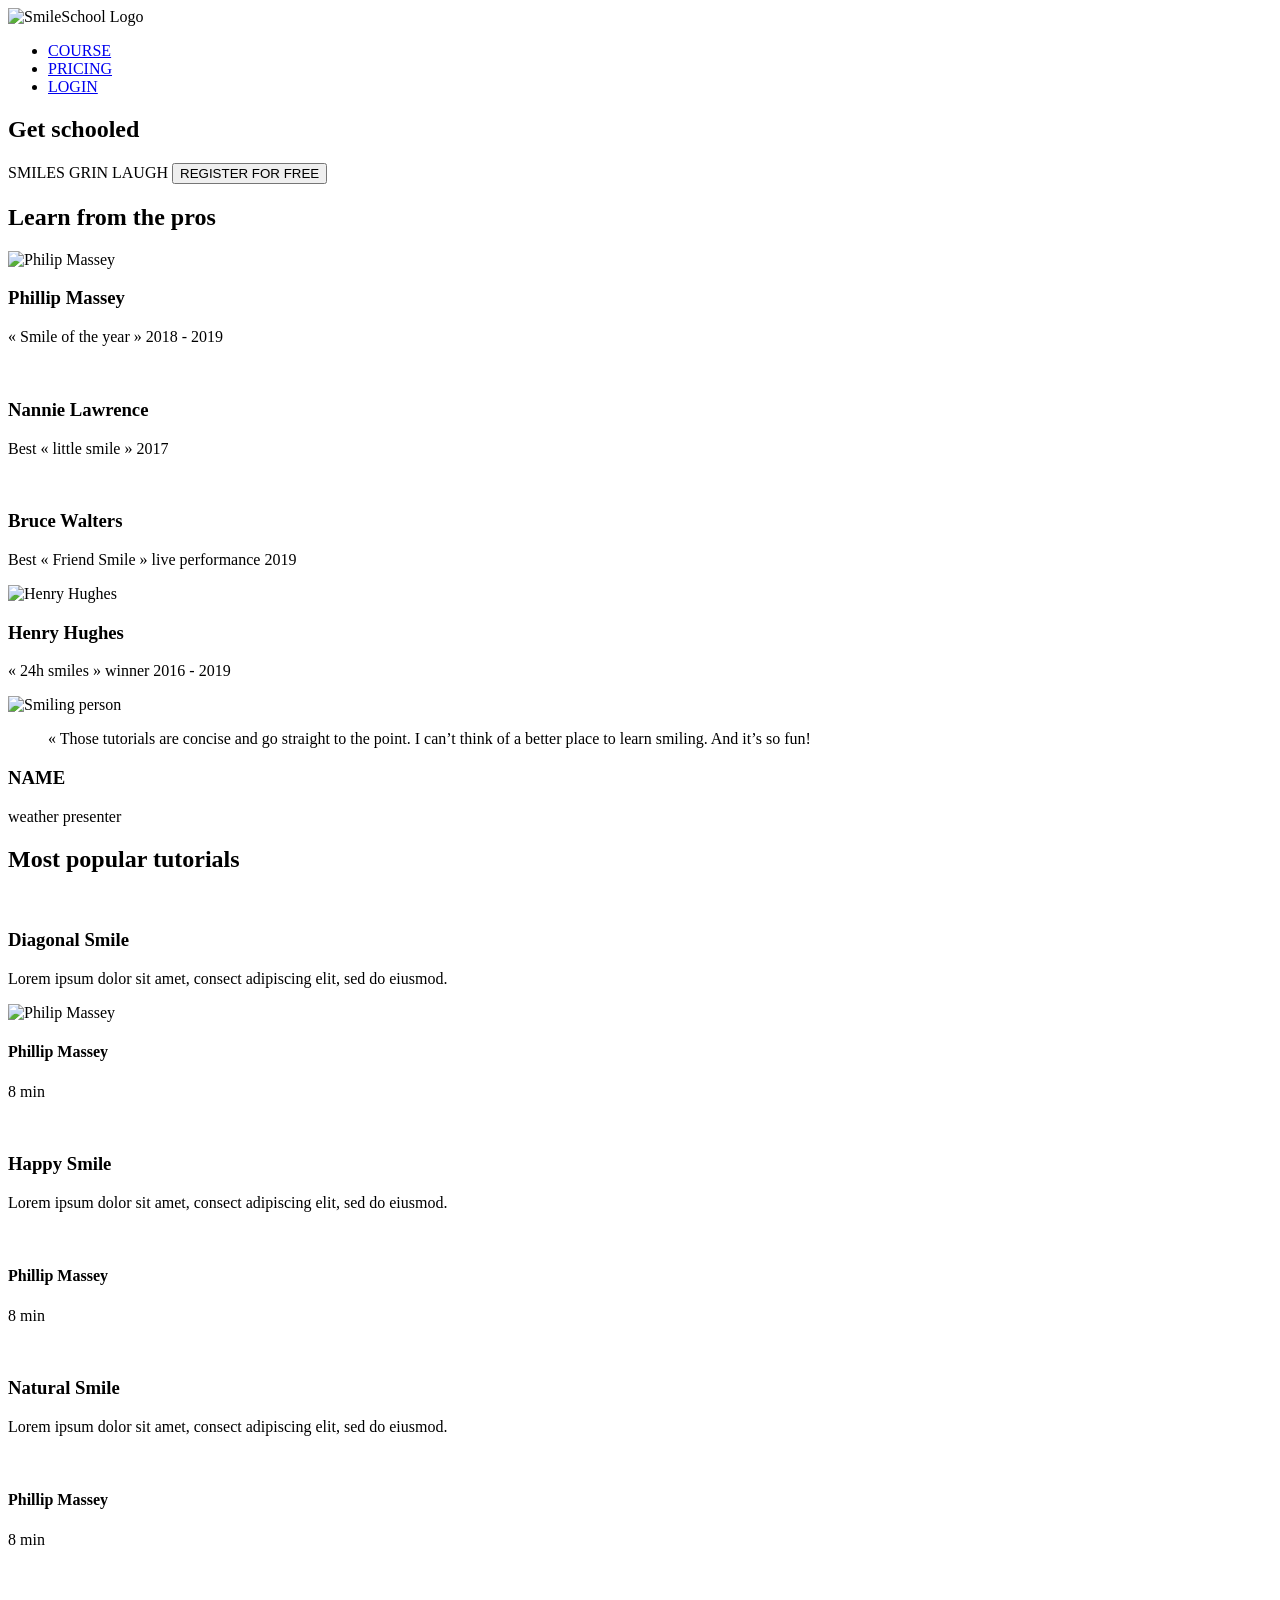
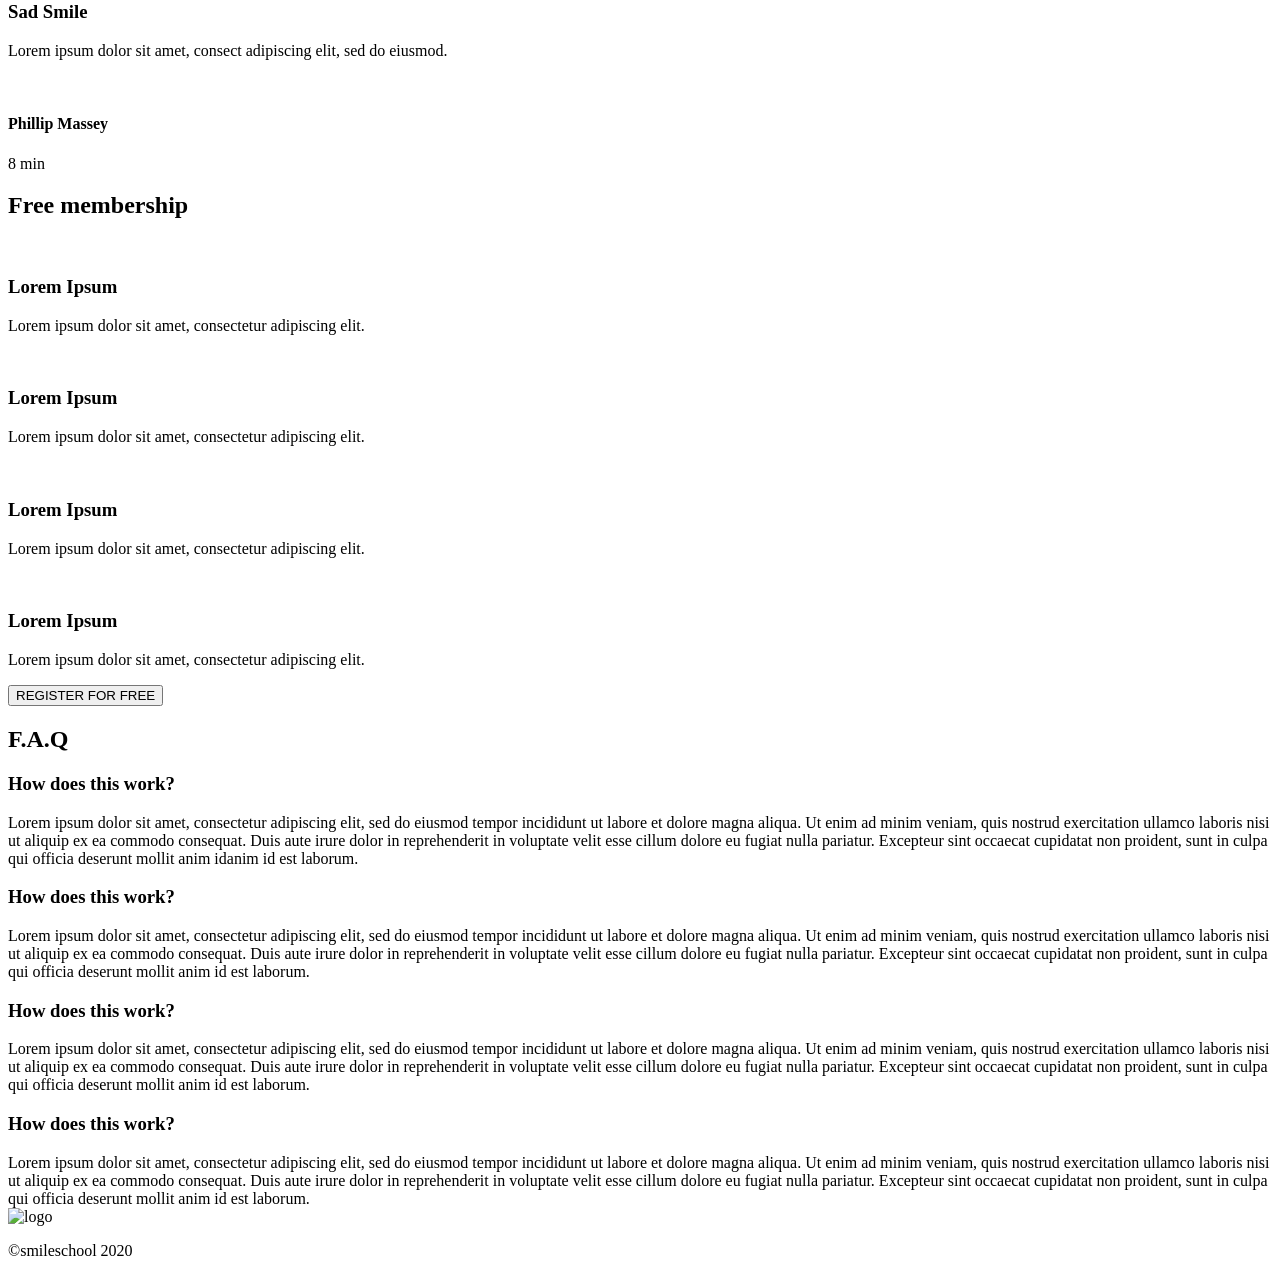
==== css_advanced/index.html @ c00ede8e "Add updated index.html with images and README" ====
<!DOCTYPE html>
<html lang="en">
<head>
    <meta charset="UTF-8">
    <meta name="viewport" content="width=device-width, initial-scale=1.0">
    <script src="https://kit.fontawesome.com/4a2b055604.js" crossorigin="anonymous"></script>
    <title>Smile school</title>
</head>
<body>
    <header>
        <nav>
            <img src="images/logo.png" alt="SmileSchool Logo">
          
            <ul>
                <li><a href="#">COURSE</a></li>
                <li><a href="#">PRICING</a></li>
                <li><a href="#">LOGIN</a></li>
            </ul>
        </nav>
        
    </header>
    <main>
        <section>
            <div>
                <h1>Get schooled</h1>
                <span>SMILES</span>
                <span>GRIN</span>
                <span>LAUGH</span>
                <button>REGISTER FOR FREE</button>
            </div>
            <div>
                <h2>Learn from the pros</h2>
                <div>
                    <div>
                        <img src="images/1.png" alt="Philip Massey">
                        <h3>Phillip Massey</h3>
                        <p>« Smile of the year » 2018 - 2019</p>
                    </div>
                    <div>
                        <img src="./images/6.png" alt="">
                        <h3>Nannie Lawrence</h3>
                        <p>Best « little smile » 2017</p>
                    </div>
                    <div>
                        <img src="./images/7.png" alt="">
                        <h3>Bruce Walters</h3>
                        <p>Best « Friend Smile » live performance 2019</p>
                    </div>
                    <div>
                        <img src="images/8.png" alt="Henry Hughes">
                        <h3>Henry Hughes</h3>
                        <p>« 24h smiles » winner 2016 - 2019</p>
                    </div>
                </div>
            </div>
        </section>
        <section>
            <div>
                <img src="./images/Bitmap.png" alt="Smiling person">
            </div>
            <div>
                <blockquote>« Those tutorials are concise and go straight to the point. I can’t think of a better place to learn smiling. And it’s so fun!</blockquote>
                <h3>NAME</h3>
                <P>weather presenter</P>
            </div>
        </section>
        <section>
            <h2>Most popular tutorials</h2>
            <div>
                <img src="./images/Bitmap (1).png" alt="">
                <h3>Diagonal Smile</h3>
                <p>Lorem ipsum dolor sit amet, consect adipiscing elit, sed do eiusmod.</p>
                <div>
                    <img src="images/1.png" alt="Philip Massey">
                    <h4>Phillip Massey</h4>
                </div>
                <div>
                    <div><i class="fa-solid fa-star"></i></div>
                    <div><i class="fa-solid fa-star"></i></div>
                    <div><i class="fa-solid fa-star"></i></div>
                    <div><i class="fa-solid fa-star"></i></div>
                    <div><i class="fa-solid fa-star"></i></div>
                </div>
                <p>8 min</p>
            </div>
            <div>
                <img src="./images/Bitmap (4).png" alt="">
                <h3>Happy Smile</h3>
                <p>Lorem ipsum dolor sit amet, consect adipiscing elit, sed do eiusmod.</p>
                <div>
                    <img src="./images/1 (3).png" alt="">
                    <h4>Phillip Massey</h4>
                </div>
                <div>
                    <div><i class="fa-solid fa-star"></i></div>
                    <div><i class="fa-solid fa-star"></i></div>
                    <div><i class="fa-solid fa-star"></i></div>
                    <div><i class="fa-solid fa-star"></i></div>
                    <div><i class="fa-solid fa-star"></i></div>
                </div>
                <p>8 min</p>
            </div>
            <div>
                <img src="./images/Bitmap (3).png" alt="">
                <h3>Natural Smile</h3>
                <p>Lorem ipsum dolor sit amet, consect adipiscing elit, sed do eiusmod.</p>
                <div>
                    <img src="./images/1 (3).png" alt="">
                    <h4>Phillip Massey</h4>
                </div>
                <div>
                    <div><i class="fa-solid fa-star"></i></div>
                    <div><i class="fa-solid fa-star"></i></div>
                    <div><i class="fa-solid fa-star"></i></div>
                    <div><i class="fa-solid fa-star"></i></div>
                    <div><i class="fa-solid fa-star"></i></div>
                </div>
                <p>8 min</p>
            </div>
            <div>
                <img src="./images/Bitmap (2).png" alt="">
                <h3>Sad Smile</h3>
                <p>Lorem ipsum dolor sit amet, consect adipiscing elit, sed do eiusmod.</p>
                <div>
                    <img src="./images/1 (3).png" alt="">
                    <h4>Phillip Massey</h4>
                </div>
                <div>
                    <div><i class="fa-solid fa-star"></i></div>
                    <div><i class="fa-solid fa-star"></i></div>
                    <div><i class="fa-solid fa-star"></i></div>
                    <div><i class="fa-solid fa-star"></i></div>
                    <div><i class="fa-solid fa-star"></i></div>
                </div>
                <p>8 min</p>
            </div>
        </section>
        <section>
            <h2>Free membership</h2>
            <div>
                <img src="./images/smile.svg" alt="">
                <h3>Lorem Ipsum</h3>
                <p>Lorem ipsum dolor sit amet, consectetur adipiscing elit.</p>
            </div>
            <div>
                <img src="./images/smile.svg" alt="">
                <h3>Lorem Ipsum</h3>
                <p>Lorem ipsum dolor sit amet, consectetur adipiscing elit.</p>
            </div>
            <div>
                <img src="./images/smile.svg" alt="">
                <h3>Lorem Ipsum</h3>
                <p>Lorem ipsum dolor sit amet, consectetur adipiscing elit.</p>
            </div>
            <div>
                <img src="./images/smile.svg" alt="">
                <h3>Lorem Ipsum</h3>
                <p>Lorem ipsum dolor sit amet, consectetur adipiscing elit.</p>
            </div>
            <button>REGISTER FOR FREE</button>
        </section>
        <section>
            <h2>F.A.Q</h2>
            <div>
                <div>
                    <div>
                        <h3>How does this work?</h3>
                    </div>
                    <div>
                        Lorem ipsum dolor sit amet, consectetur adipiscing elit, sed do eiusmod tempor incididunt ut labore et dolore magna aliqua. Ut enim ad minim veniam, quis nostrud exercitation ullamco laboris nisi ut aliquip ex ea commodo consequat. Duis aute irure dolor in reprehenderit in voluptate velit esse cillum dolore eu fugiat nulla pariatur. Excepteur sint occaecat cupidatat non proident, sunt in culpa qui officia deserunt mollit anim idanim id est laborum.
                    </div>

                    <div>
                        <h3>How does this work?</h3>
                    </div>
                    <div>
                        Lorem ipsum dolor sit amet, consectetur adipiscing elit, sed do eiusmod tempor incididunt ut labore et dolore magna aliqua. Ut enim ad minim veniam, quis nostrud exercitation ullamco laboris nisi ut aliquip ex ea commodo consequat. Duis aute irure dolor in reprehenderit in voluptate velit esse cillum dolore eu fugiat nulla pariatur. Excepteur sint occaecat cupidatat non proident, sunt in culpa qui officia deserunt mollit anim id est laborum.
                    </div>
                </div>
                <div>
                    <div>
                        <h3>How does this work?</h3>
                    </div>
                    <div>
                        Lorem ipsum dolor sit amet, consectetur adipiscing elit, sed do eiusmod tempor incididunt ut labore et dolore magna aliqua. Ut enim ad minim veniam, quis nostrud exercitation ullamco laboris nisi ut aliquip ex ea commodo consequat. Duis aute irure dolor in reprehenderit in voluptate velit esse cillum dolore eu fugiat nulla pariatur. Excepteur sint occaecat cupidatat non proident, sunt in culpa qui officia deserunt mollit anim id est laborum.
                    </div>
                    <div>
                        <h3>How does this work?</h3>
                    </div>
                    <div>
                        Lorem ipsum dolor sit amet, consectetur adipiscing elit, sed do eiusmod tempor incididunt ut labore et dolore magna aliqua. Ut enim ad minim veniam, quis nostrud exercitation ullamco laboris nisi ut aliquip ex ea commodo consequat. Duis aute irure dolor in reprehenderit in voluptate velit esse cillum dolore eu fugiat nulla pariatur. Excepteur sint occaecat cupidatat non proident, sunt in culpa qui officia deserunt mollit anim id est laborum.
                    </div>
                </div>
            </div>
        </section>
    </main>
    <footer>
        <section>
            <div>
                <img src="https://fakeimg.pl/250x250?text=Sample+Logo" alt="logo">
                <div>
                    <i class="fa-brands fa-facebook"></i>
                    <i class="fa-brands fa-twitter"></i>
                    <i class="fa-brands fa-instagram"></i>
                </div>
            </div>
            <p>©smileschool 2020</p>
        </section>
    </footer>
</body>
</html>
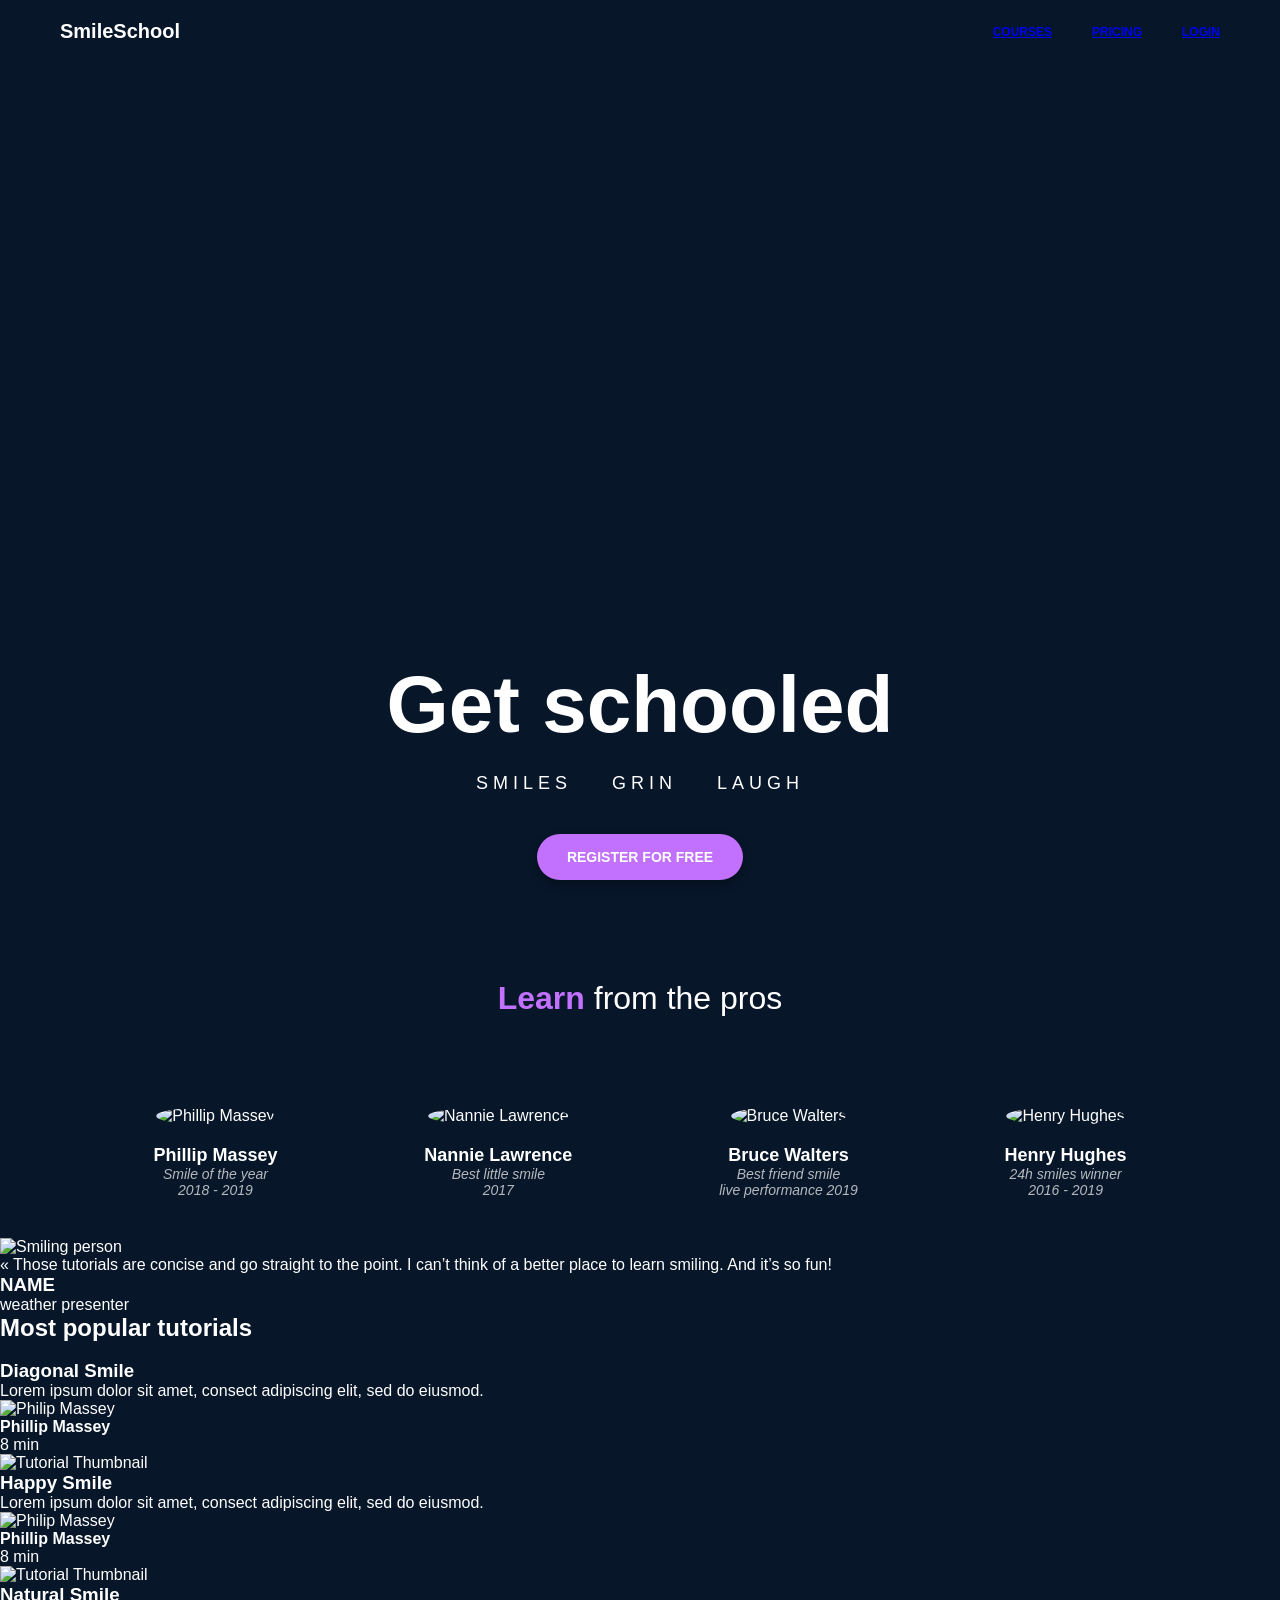
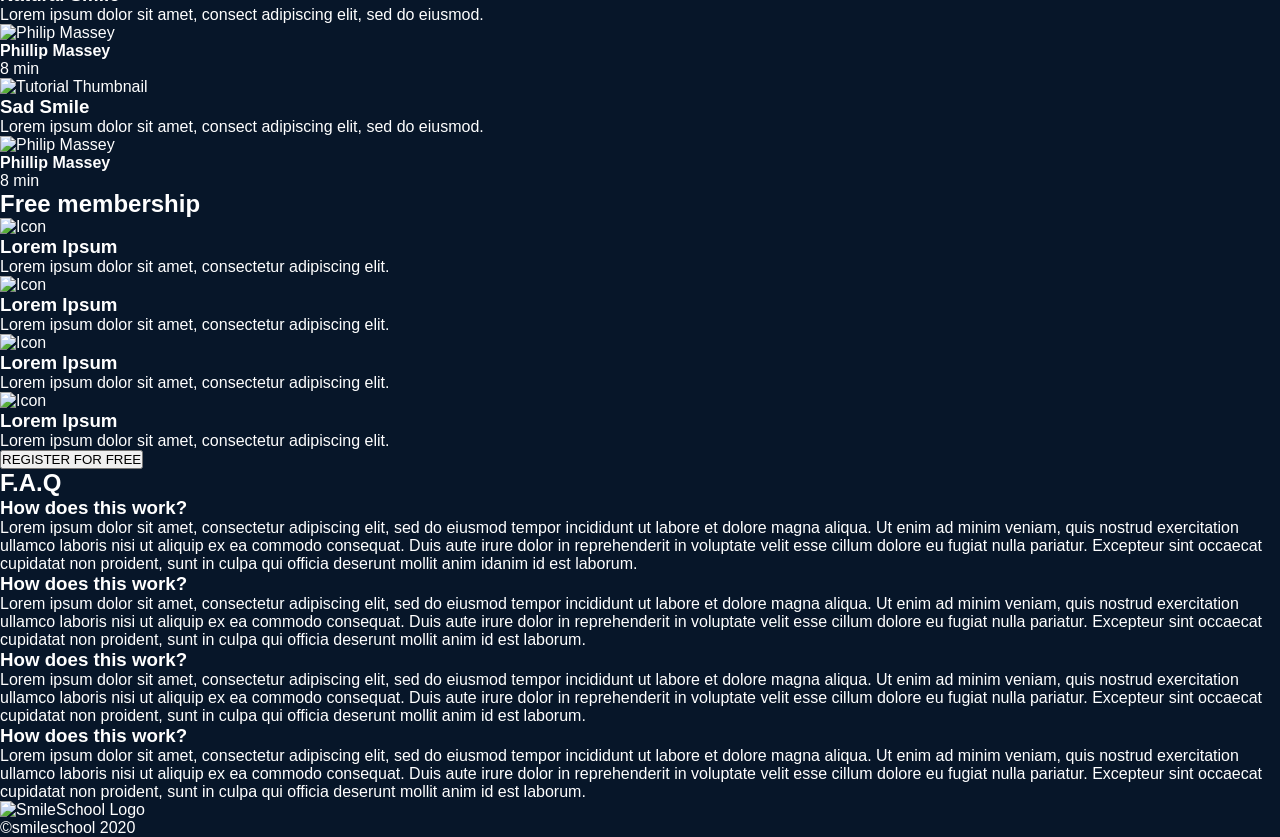
==== commit b725f86c: "Add header and hero section with styling" ====
--- a/css_advanced/index.html
+++ b/css_advanced/index.html
@@ -3,53 +3,53 @@
 <head>
     <meta charset="UTF-8">
     <meta name="viewport" content="width=device-width, initial-scale=1.0">
-    <script src="https://kit.fontawesome.com/4a2b055604.js" crossorigin="anonymous"></script>
     <title>Smile school</title>
+    <link rel="stylesheet" href="styles.css">
 </head>
+
 <body>
-    <header>
+    <!-- Header Section -->
+      <header>
         <nav>
-            <img src="images/logo.png" alt="SmileSchool Logo">
+            <div class="logo">SmileSchool</div>
           
             <ul>
-                <li><a href="#">COURSE</a></li>
+                <li><a href="#">COURSES</a></li>
                 <li><a href="#">PRICING</a></li>
                 <li><a href="#">LOGIN</a></li>
             </ul>
         </nav>
         
+        <div class="hero">
+          <h1>Get schooled</h1>
+          <p>SMILES &nbsp;&nbsp; GRIN &nbsp;&nbsp; LAUGH</p>
+          <button class="cta-btn">REGISTER FOR FREE</button>
+    </div>
     </header>
-    <main>
-        <section>
-            <div>
-                <h1>Get schooled</h1>
-                <span>SMILES</span>
-                <span>GRIN</span>
-                <span>LAUGH</span>
-                <button>REGISTER FOR FREE</button>
-            </div>
-            <div>
-                <h2>Learn from the pros</h2>
-                <div>
-                    <div>
-                        <img src="images/1.png" alt="Philip Massey">
-                        <h3>Phillip Massey</h3>
-                        <p>« Smile of the year » 2018 - 2019</p>
-                    </div>
-                    <div>
-                        <img src="./images/6.png" alt="">
-                        <h3>Nannie Lawrence</h3>
-                        <p>Best « little smile » 2017</p>
-                    </div>
-                    <div>
-                        <img src="./images/7.png" alt="">
-                        <h3>Bruce Walters</h3>
-                        <p>Best « Friend Smile » live performance 2019</p>
-                    </div>
-                    <div>
-                        <img src="images/8.png" alt="Henry Hughes">
-                        <h3>Henry Hughes</h3>
-                        <p>« 24h smiles » winner 2016 - 2019</p>
+    
+    <!-- Learn from the pros Section -->
+    <section class="learn-section">
+      <h2><span>Learn</span> from the pros</h2>
+      <div class="pros">
+      <div class="pro">
+        <img src="images/1.png" alt="Phillip Massey">
+        <h3>Phillip Massey</h3>
+        <p>Smile of the year<br>2018 - 2019</p>
+      </div>
+      <div class="pro">
+        <img src="images/2.png" alt="Nannie Lawrence">
+        <h3>Nannie Lawrence</h3>
+        <p>Best little smile<br>2017</p>
+      </div>
+      <div class="pro">
+        <img src="images/3.png" alt="Bruce Walters">
+        <h3>Bruce Walters</h3>
+        <p>Best friend smile<br>live performance 2019</p>
+      </div>
+      <div class="pro">
+        <img src="images/4.png" alt="Henry Hughes">
+        <h3>Henry Hughes</h3>
+        <p>24h smiles winner<br>2016 - 2019</p>
                     </div>
                 </div>
             </div>
@@ -84,45 +84,45 @@
                 <p>8 min</p>
             </div>
             <div>
-                <img src="./images/Bitmap (4).png" alt="">
+                <img src="./images/Bitmap (4).png" alt="Tutorial Thumbnail">
                 <h3>Happy Smile</h3>
                 <p>Lorem ipsum dolor sit amet, consect adipiscing elit, sed do eiusmod.</p>
                 <div>
-                    <img src="./images/1 (3).png" alt="">
-                    <h4>Phillip Massey</h4>
-                </div>
-                <div>
-                    <div><i class="fa-solid fa-star"></i></div>
-                    <div><i class="fa-solid fa-star"></i></div>
-                    <div><i class="fa-solid fa-star"></i></div>
-                    <div><i class="fa-solid fa-star"></i></div>
-                    <div><i class="fa-solid fa-star"></i></div>
-                </div>
-                <p>8 min</p>
-            </div>
-            <div>
-                <img src="./images/Bitmap (3).png" alt="">
+                    <img src="images/1.png" alt="Philip Massey">
+                    <h4>Phillip Massey</h4>
+                </div>
+                <div>
+                    <div><i class="fa-solid fa-star"></i></div>
+                    <div><i class="fa-solid fa-star"></i></div>
+                    <div><i class="fa-solid fa-star"></i></div>
+                    <div><i class="fa-solid fa-star"></i></div>
+                    <div><i class="fa-solid fa-star"></i></div>
+                </div>
+                <p>8 min</p>
+            </div>
+            <div>
+                <img src="./images/Bitmap (3).png" alt="Tutorial Thumbnail">
                 <h3>Natural Smile</h3>
                 <p>Lorem ipsum dolor sit amet, consect adipiscing elit, sed do eiusmod.</p>
                 <div>
-                    <img src="./images/1 (3).png" alt="">
-                    <h4>Phillip Massey</h4>
-                </div>
-                <div>
-                    <div><i class="fa-solid fa-star"></i></div>
-                    <div><i class="fa-solid fa-star"></i></div>
-                    <div><i class="fa-solid fa-star"></i></div>
-                    <div><i class="fa-solid fa-star"></i></div>
-                    <div><i class="fa-solid fa-star"></i></div>
-                </div>
-                <p>8 min</p>
-            </div>
-            <div>
-                <img src="./images/Bitmap (2).png" alt="">
+                    <img src="images/1.png" alt="Philip Massey">
+                    <h4>Phillip Massey</h4>
+                </div>
+                <div>
+                    <div><i class="fa-solid fa-star"></i></div>
+                    <div><i class="fa-solid fa-star"></i></div>
+                    <div><i class="fa-solid fa-star"></i></div>
+                    <div><i class="fa-solid fa-star"></i></div>
+                    <div><i class="fa-solid fa-star"></i></div>
+                </div>
+                <p>8 min</p>
+            </div>
+            <div>
+                <img src="./images/Bitmap (2).png" alt="Tutorial Thumbnail">
                 <h3>Sad Smile</h3>
                 <p>Lorem ipsum dolor sit amet, consect adipiscing elit, sed do eiusmod.</p>
                 <div>
-                    <img src="./images/1 (3).png" alt="">
+                    <img src="images/1.png" alt="Philip Massey">
                     <h4>Phillip Massey</h4>
                 </div>
                 <div>
@@ -138,22 +138,22 @@
         <section>
             <h2>Free membership</h2>
             <div>
-                <img src="./images/smile.svg" alt="">
-                <h3>Lorem Ipsum</h3>
-                <p>Lorem ipsum dolor sit amet, consectetur adipiscing elit.</p>
-            </div>
-            <div>
-                <img src="./images/smile.svg" alt="">
-                <h3>Lorem Ipsum</h3>
-                <p>Lorem ipsum dolor sit amet, consectetur adipiscing elit.</p>
-            </div>
-            <div>
-                <img src="./images/smile.svg" alt="">
-                <h3>Lorem Ipsum</h3>
-                <p>Lorem ipsum dolor sit amet, consectetur adipiscing elit.</p>
-            </div>
-            <div>
-                <img src="./images/smile.svg" alt="">
+                <img src="./images/smile.svg" alt="Icon">
+                <h3>Lorem Ipsum</h3>
+                <p>Lorem ipsum dolor sit amet, consectetur adipiscing elit.</p>
+            </div>
+            <div>
+                <img src="images/smile.svg" alt="Icon">
+                <h3>Lorem Ipsum</h3>
+                <p>Lorem ipsum dolor sit amet, consectetur adipiscing elit.</p>
+            </div>
+            <div>
+                <img src="images/smile.svg" alt="Icon">
+                <h3>Lorem Ipsum</h3>
+                <p>Lorem ipsum dolor sit amet, consectetur adipiscing elit.</p>
+            </div>
+            <div>
+                <img src="images/smile.svg" alt="Icon">
                 <h3>Lorem Ipsum</h3>
                 <p>Lorem ipsum dolor sit amet, consectetur adipiscing elit.</p>
             </div>
@@ -197,7 +197,7 @@
     <footer>
         <section>
             <div>
-                <img src="https://fakeimg.pl/250x250?text=Sample+Logo" alt="logo">
+                <img src="images/logo.png" alt="SmileSchool Logo">
                 <div>
                     <i class="fa-brands fa-facebook"></i>
                     <i class="fa-brands fa-twitter"></i>
--- a/css_advanced/styles.css
+++ b/css_advanced/styles.css
@@ -0,0 +1,125 @@
+/* Global Reset and Base */
+* {
+  margin: 0;
+  padding: 0;
+  box-sizing: border-box;
+}
+
+body {
+  font-family: 'Helvetica Neue', sans-serif;
+  color: white;
+  background-color: #071629;
+}
+
+/* Header */
+header {
+  background: url('images/object.png') no-repeat center center/cover;
+  height: 100vh;
+  display: flex;
+  flex-direction: column;
+  justify-content: space-between;
+  padding: 20px 60px;
+  position: relative;
+}
+
+header nav {
+  display: flex;
+  justify-content: space-between;
+  align-items: center;
+}
+
+header nav .logo {
+  font-size: 20px;
+  font-weight: bold;
+  color: white;
+}
+
+header nav ul {
+  display: flex;
+  gap: 40px;
+  list-style: none;
+}
+
+header nav ul li {
+  color: white;
+  font-size: 12px;
+  font-weight: 600;
+}
+
+/* Hero Section */
+.hero {
+  text-align: center;
+  margin-top: 80px;
+}
+
+.hero h1 {
+  font-size: 80px;
+  font-weight: bold;
+  line-height: 1.2;
+}
+
+.hero p {
+  font-size: 18px;
+  margin-top: 20px;
+  letter-spacing: 5px;
+}
+
+.hero .cta-btn {
+  margin-top: 40px;
+  padding: 15px 30px;
+  font-size: 14px;
+  font-weight: bold;
+  color: white;
+  background: #C271FF;
+  border: none;
+  border-radius: 25px;
+  box-shadow: 0 5px 10px rgba(0,0,0,0.3);
+  cursor: pointer;
+}
+
+/* Learn from the pros */
+.learn-section {
+  text-align: center;
+  margin-top: 80px;
+}
+
+.learn-section h2 {
+  font-size: 32px;
+  font-weight: 300;
+}
+
+.learn-section h2 span {
+  color: #C271FF;
+  font-weight: 600;
+}
+
+/* Pros Section */
+.pros {
+  display: flex;
+  justify-content: space-around;
+  margin-top: 50px;
+  padding: 40px 80px;
+}
+
+.pro {
+  text-align: center;
+}
+
+.pro img {
+  width: 150px;
+  height: 150px;
+  object-fit: cover;
+  border-radius: 50%;
+  margin-bottom: 20px;
+}
+
+.pro h3 {
+  font-size: 18px;
+  font-weight: 600;
+}
+
+.pro p {
+  font-size: 14px;
+  font-style: italic;
+  color: #ffffffb3;
+}
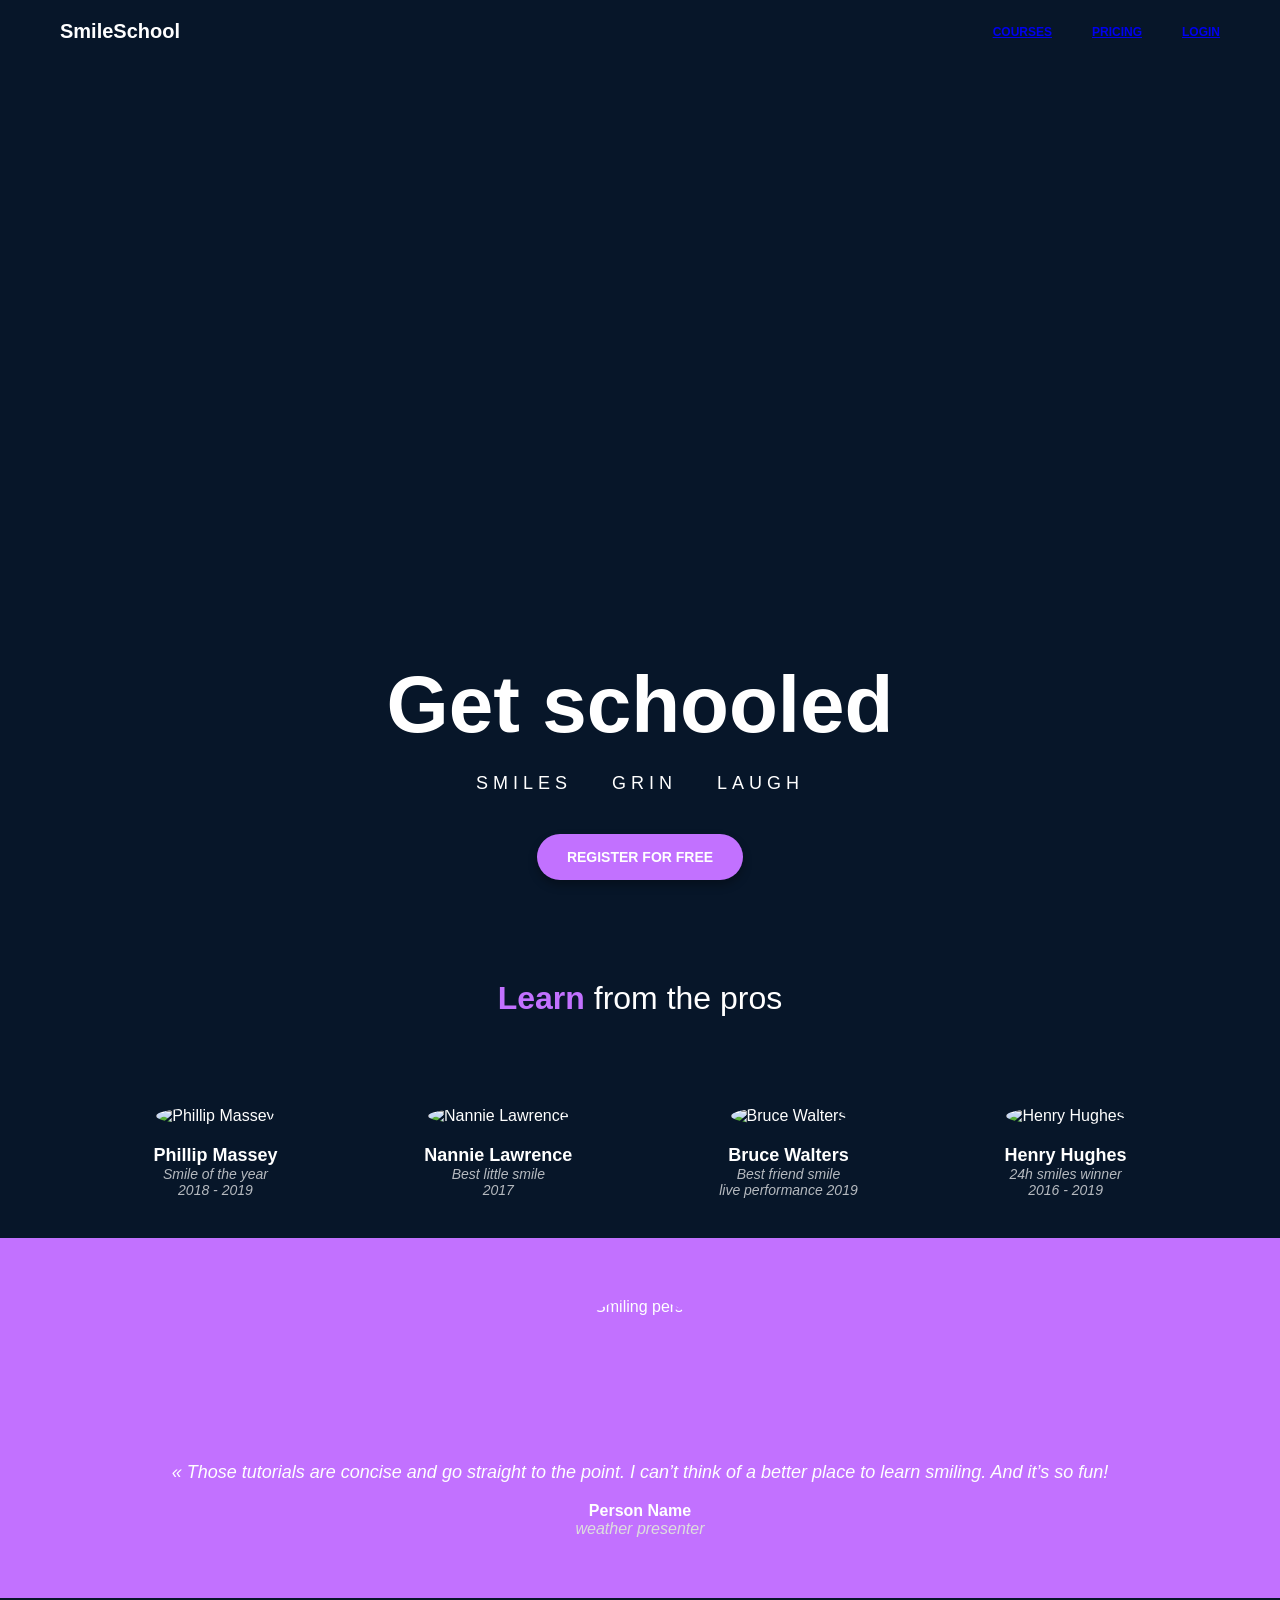
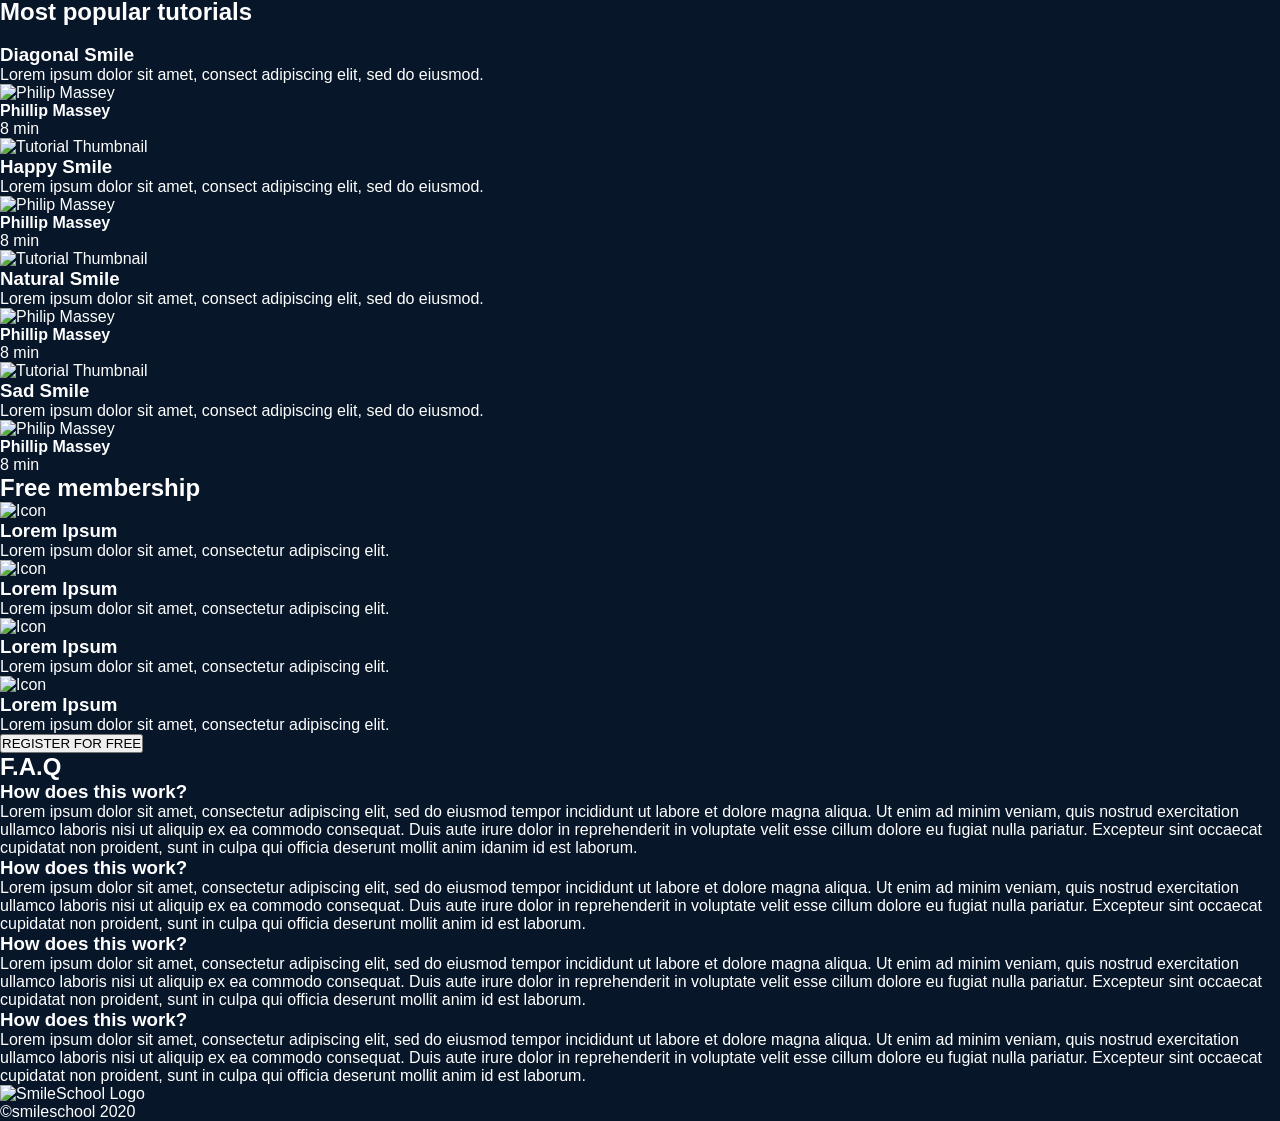
==== commit c2dffaf3: "Add styling and HTML structure for quote section" ====
--- a/css_advanced/index.html
+++ b/css_advanced/index.html
@@ -54,15 +54,16 @@
                 </div>
             </div>
         </section>
-        <section>
-            <div>
-                <img src="./images/Bitmap.png" alt="Smiling person">
+        <section class="quote-section">
+          <div class="quote-content">
+            <img src="images/5.png" alt="Smiling person">
             </div>
             <div>
                 <blockquote>« Those tutorials are concise and go straight to the point. I can’t think of a better place to learn smiling. And it’s so fun!</blockquote>
-                <h3>NAME</h3>
-                <P>weather presenter</P>
-            </div>
+                <p class="author">Person Name</p>
+                <p class="role">weather presenter</p>
+            </div>
+          </div>
         </section>
         <section>
             <h2>Most popular tutorials</h2>
--- a/css_advanced/styles.css
+++ b/css_advanced/styles.css
@@ -123,3 +123,49 @@
   font-style: italic;
   color: #ffffffb3;
 }
+
+/* Quote Section */
+.quote-section {
+  background-color: #C271FF; /* Light purple background */
+  padding: 60px 20px;
+  text-align: center;
+  color: white;
+}
+
+.quote-section .quote-content {
+  max-width: 800px;
+  margin: 0 auto;
+  display: flex;
+  align-items: center;
+  gap: 30px;
+  justify-content: center;
+  flex-wrap: wrap;
+}
+
+.quote-section img {
+  width: 160px;
+  height: 160px;
+  border-radius: 50%;
+  object-fit: cover;
+}
+
+.quote-section blockquote {
+  font-size: 18px;
+  line-height: 1.6;
+  font-style: italic;
+  margin: 0;
+}
+
+.quote-section .author {
+  font-weight: bold;
+  margin-top: 15px;
+}
+
+.quote-section .role {
+  font-style: italic;
+  color: #ddd;
+}
+
+
+
+
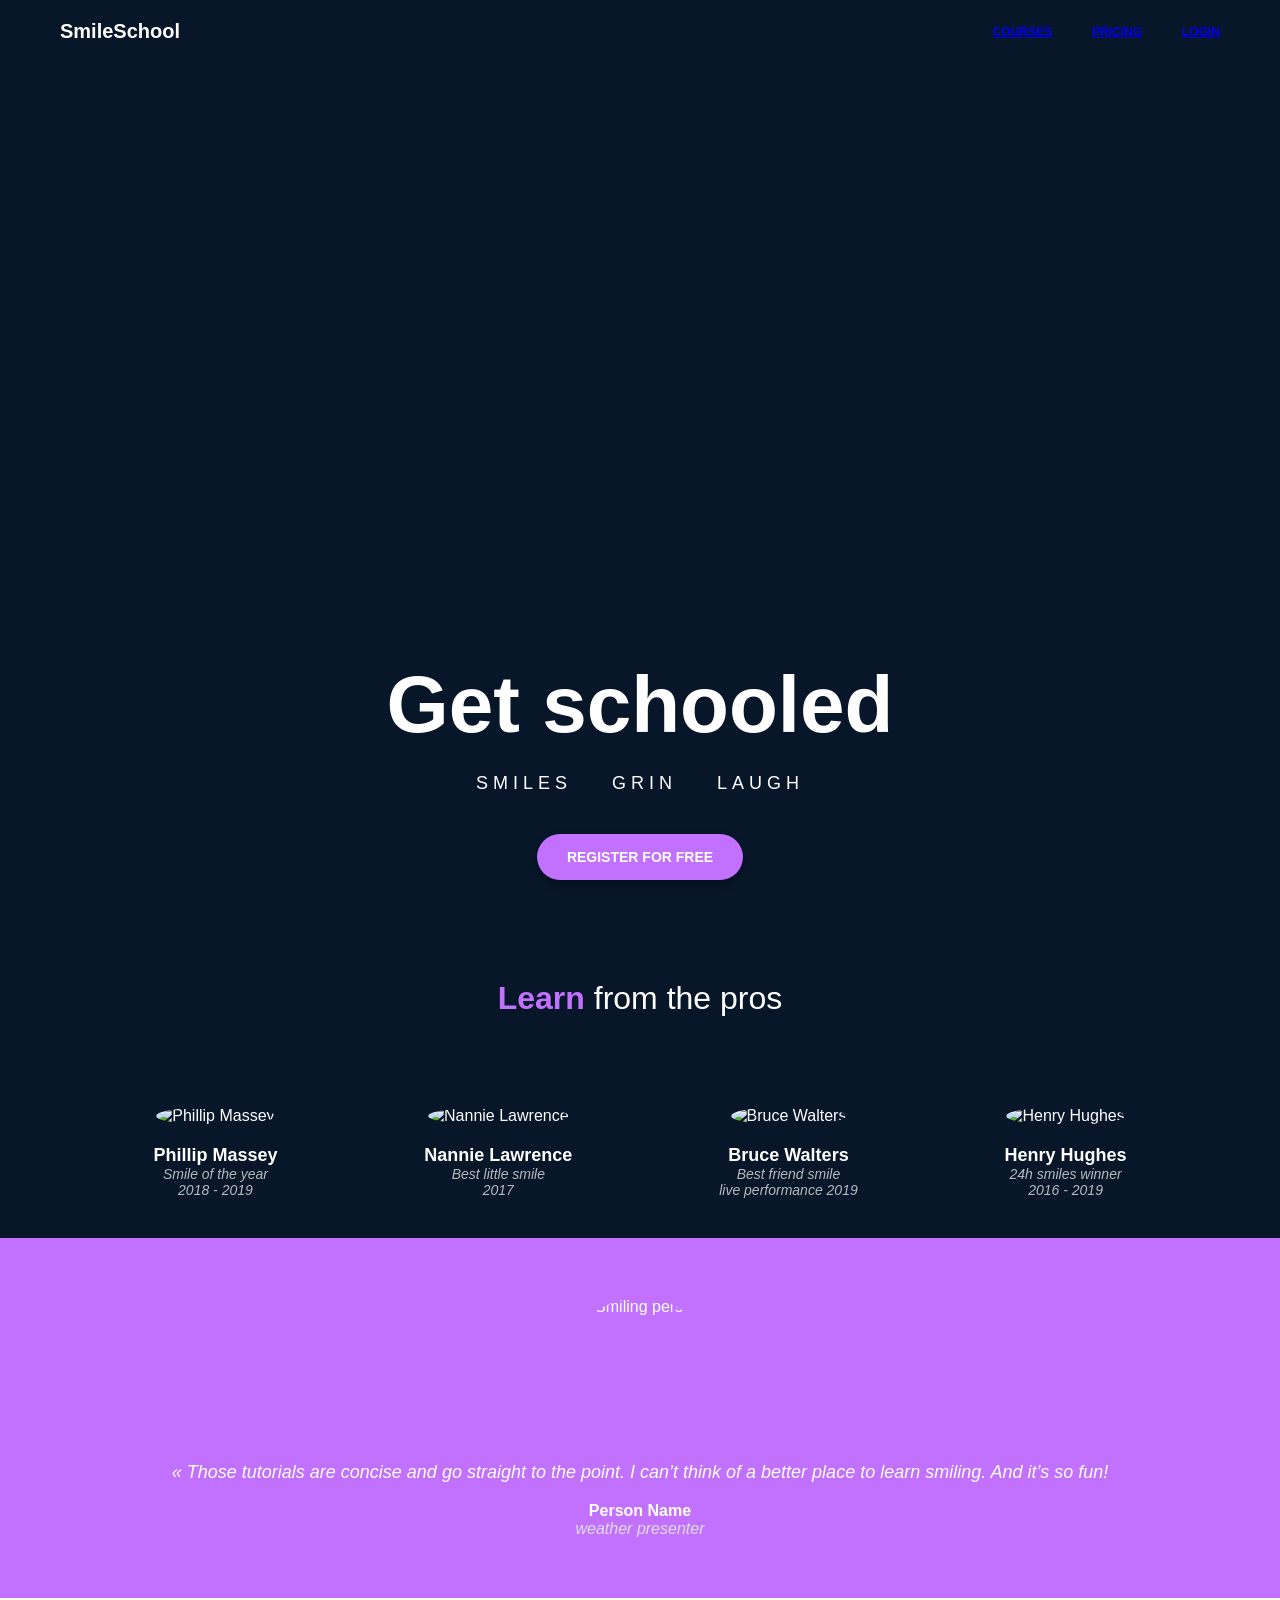
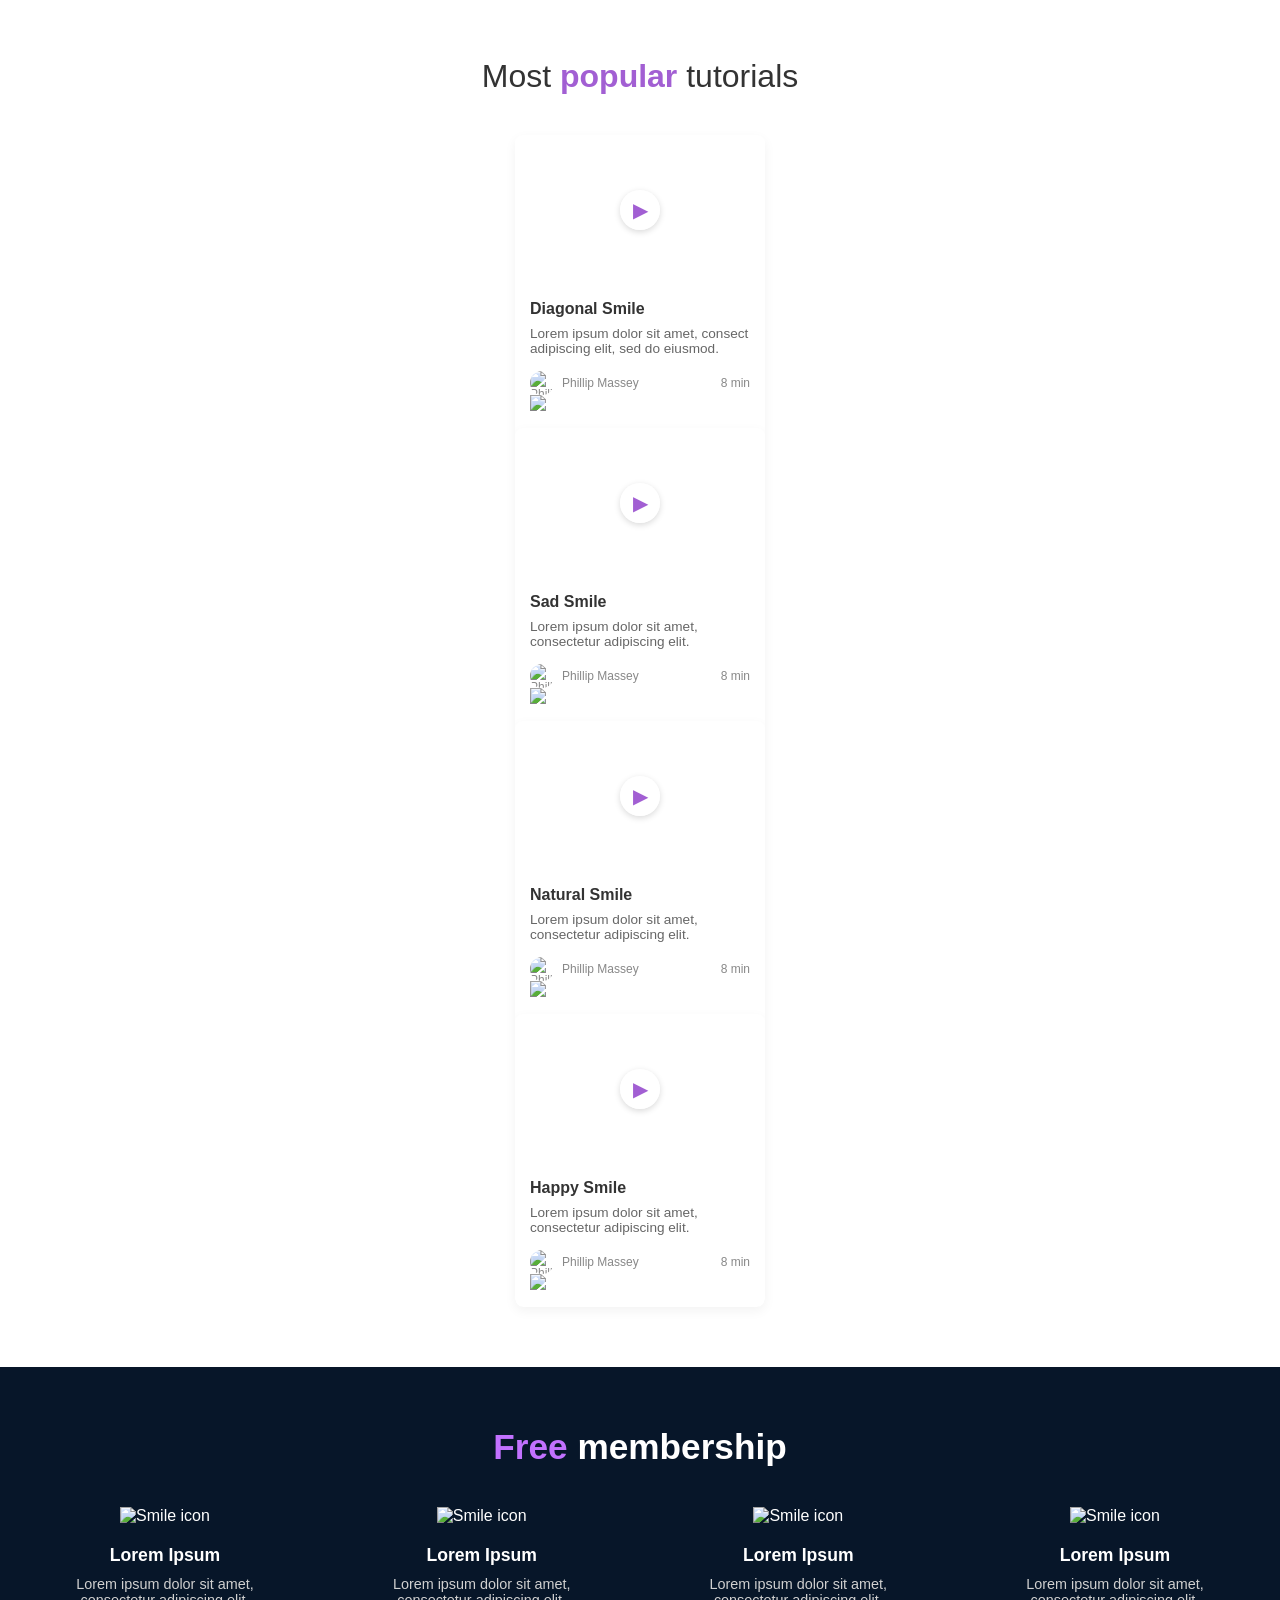
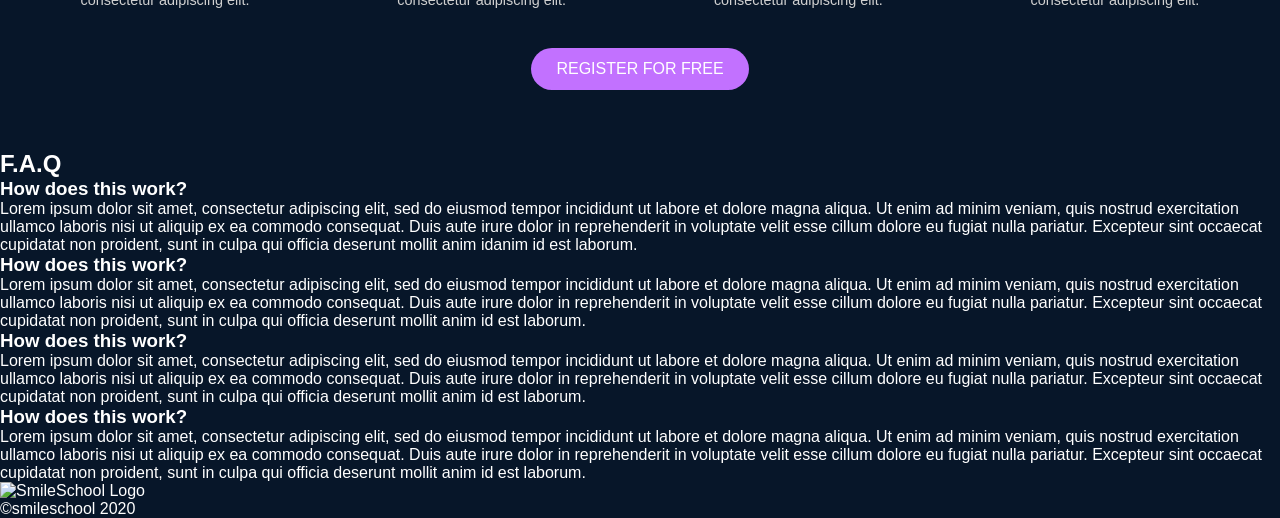
==== commit 02dad283: "Add membership section HTML and CSS styling" ====
--- a/css_advanced/index.html
+++ b/css_advanced/index.html
@@ -65,100 +65,114 @@
             </div>
           </div>
         </section>
-        <section>
-            <h2>Most popular tutorials</h2>
-            <div>
-                <img src="./images/Bitmap (1).png" alt="">
-                <h3>Diagonal Smile</h3>
-                <p>Lorem ipsum dolor sit amet, consect adipiscing elit, sed do eiusmod.</p>
-                <div>
+    
+
+        <section class="popular-tutorials">
+            <h2>Most <strong style="color: #a25fd3;">popular</strong> tutorials</h2>
+            <div class="video-list">
+            <div class="video-card">
+                <div class="video-thumbnail" style="background-image: url('images/9.png');"></div>
+                <div class="video-info">
+                  <h3>Diagonal Smile</h3>
+                  <p>Lorem ipsum dolor sit amet, consect adipiscing elit, sed do eiusmod.</p>
+                <div class="video-meta">
+                   <div class="author">
                     <img src="images/1.png" alt="Philip Massey">
-                    <h4>Phillip Massey</h4>
-                </div>
-                <div>
-                    <div><i class="fa-solid fa-star"></i></div>
-                    <div><i class="fa-solid fa-star"></i></div>
-                    <div><i class="fa-solid fa-star"></i></div>
-                    <div><i class="fa-solid fa-star"></i></div>
-                    <div><i class="fa-solid fa-star"></i></div>
-                </div>
-                <p>8 min</p>
-            </div>
-            <div>
-                <img src="./images/Bitmap (4).png" alt="Tutorial Thumbnail">
-                <h3>Happy Smile</h3>
-                <p>Lorem ipsum dolor sit amet, consect adipiscing elit, sed do eiusmod.</p>
-                <div>
-                    <img src="images/1.png" alt="Philip Massey">
-                    <h4>Phillip Massey</h4>
-                </div>
-                <div>
-                    <div><i class="fa-solid fa-star"></i></div>
-                    <div><i class="fa-solid fa-star"></i></div>
-                    <div><i class="fa-solid fa-star"></i></div>
-                    <div><i class="fa-solid fa-star"></i></div>
-                    <div><i class="fa-solid fa-star"></i></div>
-                </div>
-                <p>8 min</p>
-            </div>
-            <div>
-                <img src="./images/Bitmap (3).png" alt="Tutorial Thumbnail">
-                <h3>Natural Smile</h3>
-                <p>Lorem ipsum dolor sit amet, consect adipiscing elit, sed do eiusmod.</p>
-                <div>
-                    <img src="images/1.png" alt="Philip Massey">
-                    <h4>Phillip Massey</h4>
-                </div>
-                <div>
-                    <div><i class="fa-solid fa-star"></i></div>
-                    <div><i class="fa-solid fa-star"></i></div>
-                    <div><i class="fa-solid fa-star"></i></div>
-                    <div><i class="fa-solid fa-star"></i></div>
-                    <div><i class="fa-solid fa-star"></i></div>
-                </div>
-                <p>8 min</p>
-            </div>
-            <div>
-                <img src="./images/Bitmap (2).png" alt="Tutorial Thumbnail">
-                <h3>Sad Smile</h3>
-                <p>Lorem ipsum dolor sit amet, consect adipiscing elit, sed do eiusmod.</p>
-                <div>
-                    <img src="images/1.png" alt="Philip Massey">
-                    <h4>Phillip Massey</h4>
-                </div>
-                <div>
-                    <div><i class="fa-solid fa-star"></i></div>
-                    <div><i class="fa-solid fa-star"></i></div>
-                    <div><i class="fa-solid fa-star"></i></div>
-                    <div><i class="fa-solid fa-star"></i></div>
-                    <div><i class="fa-solid fa-star"></i></div>
-                </div>
-                <p>8 min</p>
-            </div>
-        </section>
-        <section>
-            <h2>Free membership</h2>
-            <div>
-                <img src="./images/smile.svg" alt="Icon">
-                <h3>Lorem Ipsum</h3>
-                <p>Lorem ipsum dolor sit amet, consectetur adipiscing elit.</p>
-            </div>
-            <div>
-                <img src="images/smile.svg" alt="Icon">
-                <h3>Lorem Ipsum</h3>
-                <p>Lorem ipsum dolor sit amet, consectetur adipiscing elit.</p>
-            </div>
-            <div>
-                <img src="images/smile.svg" alt="Icon">
-                <h3>Lorem Ipsum</h3>
-                <p>Lorem ipsum dolor sit amet, consectetur adipiscing elit.</p>
-            </div>
-            <div>
-                <img src="images/smile.svg" alt="Icon">
-                <h3>Lorem Ipsum</h3>
-                <p>Lorem ipsum dolor sit amet, consectetur adipiscing elit.</p>
-            </div>
-            <button>REGISTER FOR FREE</button>
+                    <span>Phillip Massey</span>
+                </div>
+                <span class="duration">8 min</span>
+              </div>
+              <div class="stars">
+              <img src="images/rating.png" alt="rating">
+            </div>
+          </div>
+        
+
+         <div class="video-card">
+             <div class="video-thumbnail" style="background-image: url('images/7.png');"></div>
+             <div class="video-info">
+               <h3>Sad Smile</h3>
+               <p>Lorem ipsum dolor sit amet, consectetur adipiscing elit.</p>
+          <div class="video-meta">
+            <div class="author">
+              <img src="images/1.png" alt="Phillip Massey">
+              <span>Phillip Massey</span>
+            </div>
+            <span class="duration">8 min</span>
+          </div>
+          <div class="stars">
+          <img src="images/rating.png" alt="rating">
+
+        </div>
+      </div>
+
+
+      <div class="video-card">
+        <div class="video-thumbnail" style="background-image: url('images/8.png');"></div>
+        <div class="video-info">
+          <h3>Natural Smile</h3>
+          <p>Lorem ipsum dolor sit amet, consectetur adipiscing elit.</p>
+          <div class="video-meta">
+            <div class="author">
+              <img src="images/1.png" alt="Phillip Massey">
+              <span>Phillip Massey</span>
+            </div>
+            <span class="duration">8 min</span>
+          </div>
+          <div class="stars">
+          <img src="images/rating.png" alt="rating">
+
+        </div>
+      </div>
+
+ 
+      <div class="video-card">
+        <div class="video-thumbnail" style="background-image: url('images/6.png');"></div>
+        <div class="video-info">
+          <h3>Happy Smile</h3>
+          <p>Lorem ipsum dolor sit amet, consectetur adipiscing elit.</p>
+          <div class="video-meta">
+            <div class="author">
+              <img src="images/1.png" alt="Phillip Massey">
+              <span>Phillip Massey</span>
+            </div>
+            <span class="duration">8 min</span>
+          </div>
+          <div class="stars">
+          <img src="images/rating.png" alt="rating">
+
+        </div>
+      </div>
+    </div>
+  </section>
+
+          
+        <section class="membership">
+            <h2><span class="highlight">Free</span> membership</h2>
+            <div class="membership-benefits">
+              <div class="benefit">
+                <img src="images/smile.png" alt="Smile icon">
+                <h3>Lorem Ipsum</h3>
+                <p>Lorem ipsum dolor sit amet, consectetur adipiscing elit.</p>
+            </div>
+            <div class="benefit">
+                <img src="images/smile.png" alt="Smile icon">
+                <h3>Lorem Ipsum</h3>
+                <p>Lorem ipsum dolor sit amet, consectetur adipiscing elit.</p>
+            </div>
+            <div class="benefit">
+                <img src="images/smile.png" alt="Smile icon">
+                <h3>Lorem Ipsum</h3>
+                <p>Lorem ipsum dolor sit amet, consectetur adipiscing elit.</p>
+            </div>
+            <div class="benefit">
+                <img src="images/smile.png" alt="Smile icon">
+                <h3>Lorem Ipsum</h3>
+                <p>Lorem ipsum dolor sit amet, consectetur adipiscing elit.</p>
+            </div>
+
+          </div>
+            <button class="register-btn">REGISTER FOR FREE</button>
         </section>
         <section>
             <h2>F.A.Q</h2>
--- a/css_advanced/styles.css
+++ b/css_advanced/styles.css
@@ -167,5 +167,171 @@
 }
 
 
-
-
+/* =============================
+   Most Popular Tutorials Section
+   ============================= */
+
+.popular-tutorials {
+  padding: 60px 20px;
+  background-color: #fff;
+  text-align: center;
+}
+
+.popular-tutorials h2 {
+  font-size: 2rem;
+  font-weight: 400;
+  margin-bottom: 40px;
+  color: #333;
+}
+
+.popular-tutorials h2 strong {
+  color: #a25fd3; /* Purple color for "popular" */
+}
+
+.video-list {
+  display: flex;
+  flex-wrap: wrap;
+  justify-content: center;
+  gap: 30px;
+}
+
+.video-card {
+  width: 250px;
+  background-color: #fff;
+  border-radius: 8px;
+  overflow: hidden;
+  box-shadow: 0 4px 12px rgba(0, 0, 0, 0.05);
+  text-align: left;
+}
+
+.video-thumbnail {
+  width: 100%;
+  height: 150px;
+  background-size: cover;
+  background-position: center;
+  position: relative;
+}
+
+.video-thumbnail::after {
+  content: '▶';
+  position: absolute;
+  top: 50%;
+  left: 50%;
+  transform: translate(-50%, -50%);
+  background-color: rgba(255, 255, 255, 0.8);
+  width: 40px;
+  height: 40px;
+  border-radius: 50%;
+  display: flex;
+  align-items: center;
+  justify-content: center;
+  font-size: 20px;
+  color: #a25fd3;
+  box-shadow: 0 2px 6px rgba(0, 0, 0, 0.15);
+}
+
+.video-info {
+  padding: 15px;
+}
+
+.video-info h3 {
+  font-size: 1rem;
+  font-weight: 600;
+  margin-bottom: 8px;
+  color: #333;
+}
+
+.video-info p {
+  font-size: 0.85rem;
+  color: #666;
+  margin-bottom: 15px;
+}
+
+.video-meta {
+  display: flex;
+  align-items: center;
+  justify-content: space-between;
+  font-size: 0.75rem;
+  color: #888;
+}
+
+.video-meta .author {
+  display: flex;
+  align-items: center;
+}
+
+.video-meta img {
+  width: 24px;
+  height: 24px;
+  border-radius: 50%;
+  margin-right: 8px;
+}
+
+.video-meta .stars {
+  color: #a25fd3;
+}
+
+.video-meta .duration {
+  color: #888;
+}
+
+.membership {
+  background-color: #071629;
+  color: white;
+  text-align: center;
+  padding: 60px 20px;
+}
+
+.membership h2 {
+  font-size: 2.2em;
+  margin-bottom: 40px;
+}
+
+.membership .highlight {
+  color: #c271ff;
+}
+
+.membership-benefits {
+  display: flex;
+  justify-content: space-between;
+  flex-wrap: wrap;
+  gap: 20px;
+  max-width: 1200px;
+  margin: 0 auto 40px;
+}
+
+.benefit {
+  flex: 1;
+  min-width: 200px;
+  max-width: 250px;
+}
+
+.benefit img {
+  width: 50px;
+  margin-bottom: 20px;
+}
+
+.benefit h3 {
+  font-size: 1.1em;
+  margin-bottom: 10px;
+}
+
+.benefit p {
+  font-size: 0.9em;
+  color: #d0d0d0;
+}
+
+.register-btn {
+  background-color: #c271ff;
+  color: white;
+  padding: 12px 25px;
+  font-size: 1em;
+  border: none;
+  border-radius: 30px;
+  cursor: pointer;
+  transition: background 0.3s;
+}
+
+.register-btn:hover {
+  background-color: #a857db;
+}
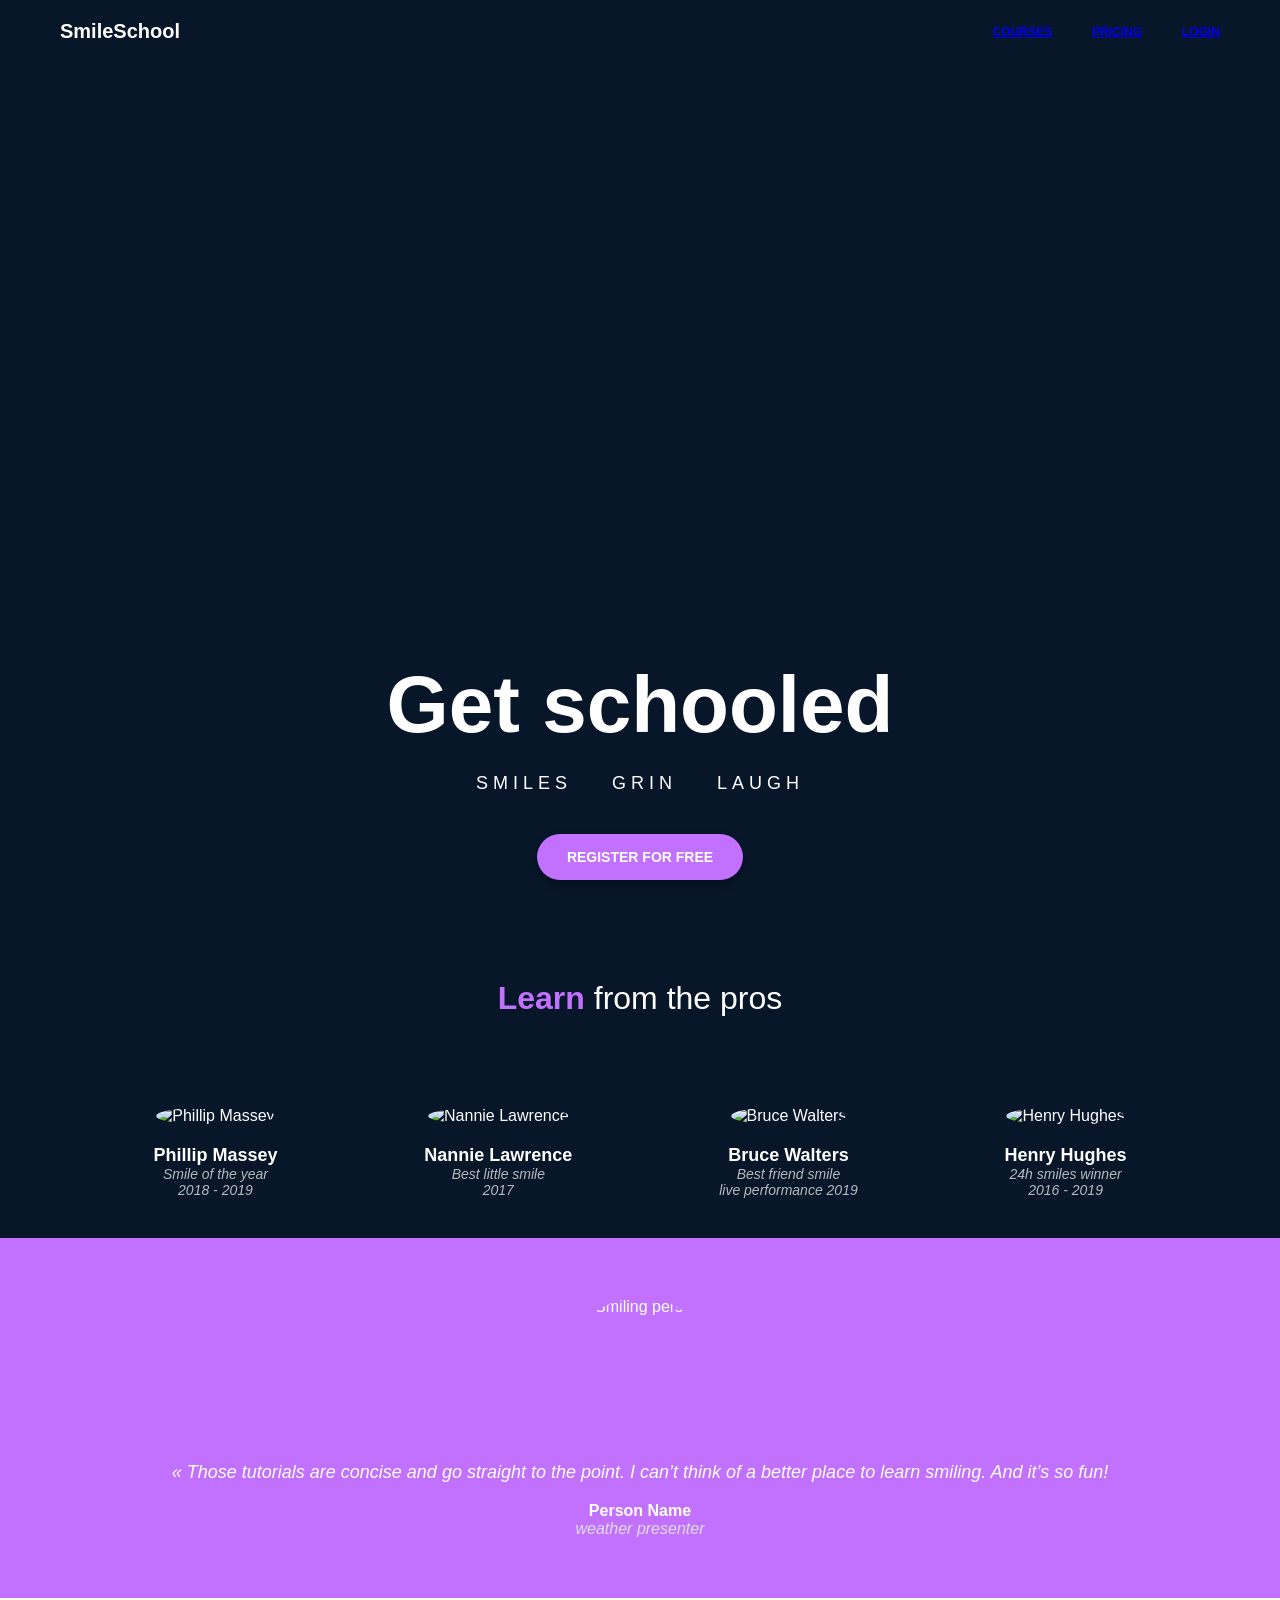
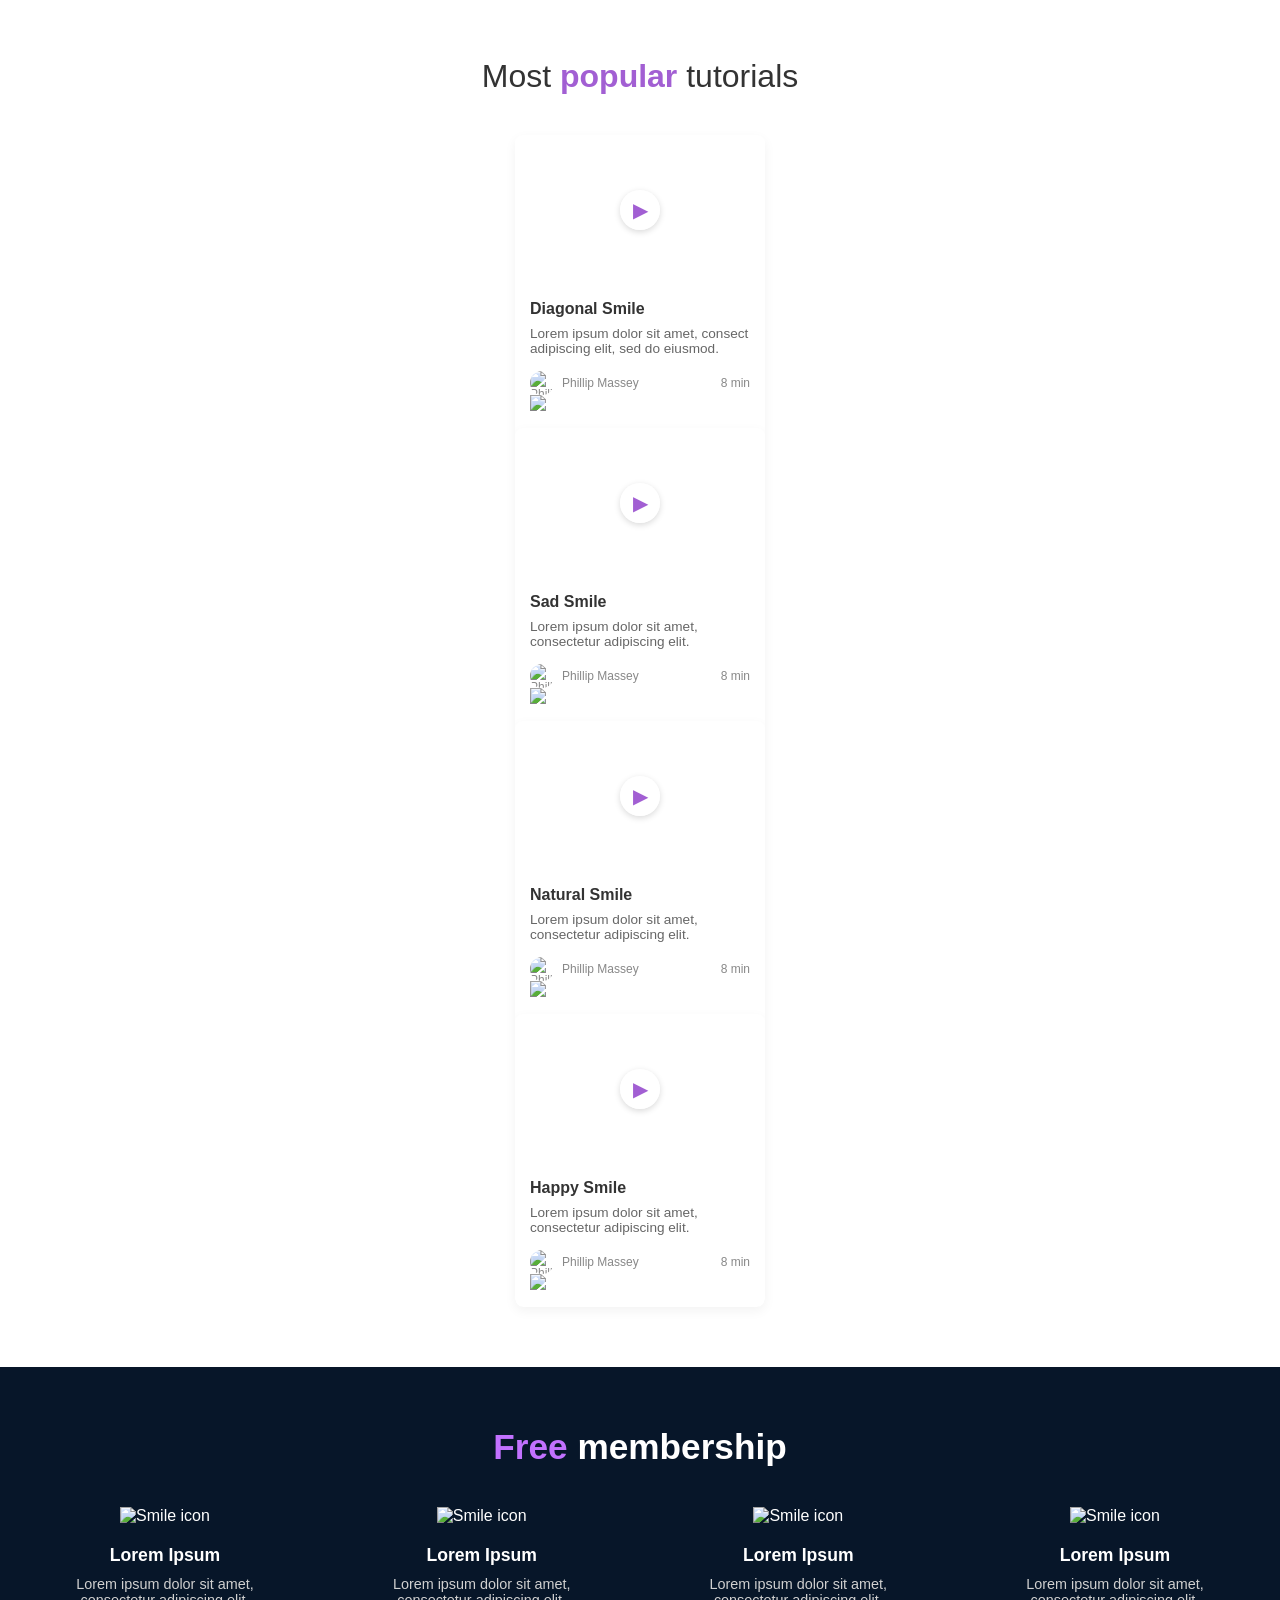
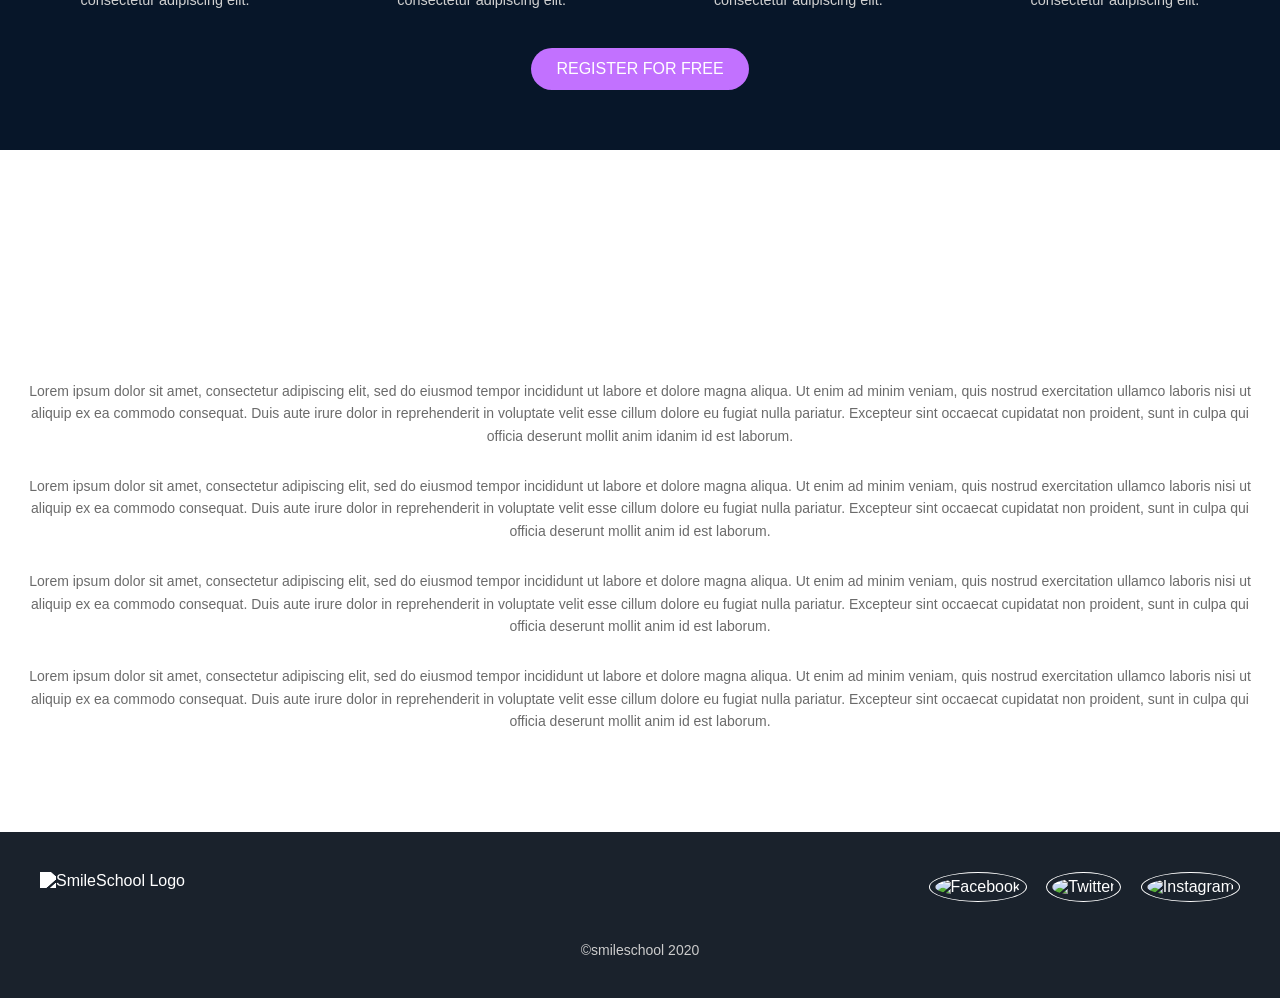
==== commit 7a683df8: "Add footer styling and structure" ====
--- a/css_advanced/index.html
+++ b/css_advanced/index.html
@@ -174,52 +174,51 @@
           </div>
             <button class="register-btn">REGISTER FOR FREE</button>
         </section>
-        <section>
+        <!-- FAQ Section -->
+        <section class="faq-section">
             <h2>F.A.Q</h2>
-            <div>
-                <div>
-                    <div>
+            <div class="faq-grid">
+              <div class="faq-item">
+                 <h3>How does this work?</h3>
+                 <p>Lorem ipsum dolor sit amet, consectetur adipiscing     elit, sed do eiusmod tempor incididunt ut labore et dolore magna aliqua. Ut enim     ad minim veniam, quis nostrud exercitation ullamco laboris nisi ut aliquip ex ea commodo consequat. Duis aute irure dolor in reprehenderit in voluptate velit esse cillum dolore eu fugiat nulla pariatur. Excepteur sint occaecat cupidatat non proident, sunt in culpa qui officia deserunt mollit anim idanim id est laborum.</p>
+
+                   </div>
+                   <div class="faq-item"> 
+                      <h3>How does this work?</h3>
+
+                      <p>Lorem ipsum dolor sit amet, consectetur adipiscing elit, sed do eiusmod tempor incididunt ut labore et dolore magna aliqua. Ut enim      ad minim veniam, quis nostrud exercitation ullamco laboris nisi ut aliquip ex ea commodo consequat. Duis aute irure dolor in reprehenderit in voluptate velit esse cillum dolore eu fugiat nulla pariatur. Excepteur sint occaecat cupidatat non proident, sunt in culpa qui officia deserunt mollit anim id est laborum.</p>
+
+                      </div>
+                
+                      <div class="faq-item" > 
                         <h3>How does this work?</h3>
-                    </div>
-                    <div>
-                        Lorem ipsum dolor sit amet, consectetur adipiscing elit, sed do eiusmod tempor incididunt ut labore et dolore magna aliqua. Ut enim ad minim veniam, quis nostrud exercitation ullamco laboris nisi ut aliquip ex ea commodo consequat. Duis aute irure dolor in reprehenderit in voluptate velit esse cillum dolore eu fugiat nulla pariatur. Excepteur sint occaecat cupidatat non proident, sunt in culpa qui officia deserunt mollit anim idanim id est laborum.
-                    </div>
-
-                    <div>
-                        <h3>How does this work?</h3>
-                    </div>
-                    <div>
-                        Lorem ipsum dolor sit amet, consectetur adipiscing elit, sed do eiusmod tempor incididunt ut labore et dolore magna aliqua. Ut enim ad minim veniam, quis nostrud exercitation ullamco laboris nisi ut aliquip ex ea commodo consequat. Duis aute irure dolor in reprehenderit in voluptate velit esse cillum dolore eu fugiat nulla pariatur. Excepteur sint occaecat cupidatat non proident, sunt in culpa qui officia deserunt mollit anim id est laborum.
+                   
+                        <p>Lorem ipsum dolor sit amet, consectetur adipiscing elit, sed do eiusmod tempor incididunt ut labore et dolore magna aliqua. Ut enim ad minim veniam, quis nostrud exercitation ullamco laboris nisi ut aliquip ex ea commodo consequat. Duis aute irure dolor in reprehenderit in voluptate velit esse cillum dolore eu fugiat nulla pariatur. Excepteur sint occaecat cupidatat non proident, sunt in culpa qui officia deserunt mollit anim id est laborum.</p>
+                      </div>
+
+                    <div class="faq-item">
+                       <h3>How does this work?</h3>
+                
+                       <p>Lorem ipsum dolor sit amet, consectetur adipiscing elit, sed do eiusmod tempor incididunt ut labore et dolore magna aliqua. Ut enim ad minim veniam, quis nostrud exercitation ullamco laboris nisi ut aliquip ex ea commodo consequat. Duis aute irure dolor in reprehenderit in voluptate velit esse cillum dolore eu fugiat nulla pariatur. Excepteur sint occaecat cupidatat non proident, sunt in culpa qui officia deserunt mollit anim id est laborum.</p>
                     </div>
                 </div>
-                <div>
-                    <div>
-                        <h3>How does this work?</h3>
-                    </div>
-                    <div>
-                        Lorem ipsum dolor sit amet, consectetur adipiscing elit, sed do eiusmod tempor incididunt ut labore et dolore magna aliqua. Ut enim ad minim veniam, quis nostrud exercitation ullamco laboris nisi ut aliquip ex ea commodo consequat. Duis aute irure dolor in reprehenderit in voluptate velit esse cillum dolore eu fugiat nulla pariatur. Excepteur sint occaecat cupidatat non proident, sunt in culpa qui officia deserunt mollit anim id est laborum.
-                    </div>
-                    <div>
-                        <h3>How does this work?</h3>
-                    </div>
-                    <div>
-                        Lorem ipsum dolor sit amet, consectetur adipiscing elit, sed do eiusmod tempor incididunt ut labore et dolore magna aliqua. Ut enim ad minim veniam, quis nostrud exercitation ullamco laboris nisi ut aliquip ex ea commodo consequat. Duis aute irure dolor in reprehenderit in voluptate velit esse cillum dolore eu fugiat nulla pariatur. Excepteur sint occaecat cupidatat non proident, sunt in culpa qui officia deserunt mollit anim id est laborum.
-                    </div>
-                </div>
             </div>
         </section>
     </main>
-    <footer>
-        <section>
-            <div>
-                <img src="images/logo.png" alt="SmileSchool Logo">
-                <div>
-                    <i class="fa-brands fa-facebook"></i>
-                    <i class="fa-brands fa-twitter"></i>
-                    <i class="fa-brands fa-instagram"></i>
-                </div>
-            </div>
-            <p>©smileschool 2020</p>
+    <section>
+        <footer>
+         <div class="footer-content">
+              <div class="logo">
+              <img src="images/logo.png" alt="SmileSchool Logo">
+              
+        </div>
+        <div class="social-icons">
+            <a href="#"><img src="path/to/your/facebook_icon.png" alt="Facebook"></a>
+            <a href="#"><img src="path/to/your/twitter_icon.png" alt="Twitter"></a>
+            <a href="#"><img src="path/to/your/instagram_icon.png" alt="Instagram"></a>
+        </div>
+    </div>
+    <p class="copyright">©smileschool 2020</p>
         </section>
     </footer>
 </body>
--- a/css_advanced/styles.css
+++ b/css_advanced/styles.css
@@ -335,3 +335,94 @@
 .register-btn:hover {
   background-color: #a857db;
 }
+
+.faq-section {
+  background-color: #ffffff;
+  padding: 100px 20px;
+  text-align: center;
+}
+
+.faq-section h2 {
+  font-size: 36px;
+  font-weight: 400;
+  margin-bottom: 60px;
+  letter-spacing: 2px;
+}
+
+.faq-items {
+  display: grid;
+  grid-template-columns: repeat(2, 1fr);
+  gap: 60px 100px;
+  max-width: 1100px;
+  margin: 0 auto;
+  text-align: left;
+}
+
+.faq-item h3 {
+  font-weight: 600;
+  font-size: 16px;
+  margin-bottom: 10px;
+}
+
+.faq-item p {
+  color: #6b6b6b;
+  line-height: 1.6;
+  font-size: 14px;
+}
+
+/* Footer Styling */
+footer {
+    background-color: #1a222c; /* Dark blue background color */
+    color: #ffffff; /* White text color */
+    padding: 40px 20px; /* Adjust padding as needed */
+    text-align: center;
+    display: flex;
+    flex-direction: column;
+    justify-content: center;
+    align-items: center;
+}
+
+.footer-content {
+    display: flex;
+    justify-content: space-between;
+    align-items: center;
+    width: 100%;
+    max-width: 1200px; /* Adjust max-width as needed for your layout */
+    margin-bottom: 20px; /* Space between content and copyright */
+}
+
+.footer-content .logo {
+    display: flex;
+    align-items: center;
+}
+
+.footer-content .logo img {
+    height: 30px; /* Adjust logo height as needed */
+    margin-right: 10px;
+    filter: brightness(0) invert(1); /* This makes a black logo white */
+}
+
+.footer-content .logo span {
+    font-size: 24px; /* Adjust font size as needed */
+    font-weight: bold;
+}
+
+.social-icons a {
+    margin-left: 15px; /* Space between social icons */
+    text-decoration: none;
+    color: #ffffff;
+}
+
+.social-icons img {
+    height: 30px; /* Adjust social icon size as needed */
+    width: 30px;
+    border-radius: 50%; /* Makes the icons circular if they are square images */
+    border: 1px solid #ffffff; /* White border around icons */
+    padding: 5px; /* Padding inside the circular border */
+}
+
+.copyright {
+    font-size: 14px; /* Adjust font size as needed */
+    color: #ccc; /* Lighter grey for copyright text */
+    margin-top: 20px; /* Add some space above the copyright */
+}
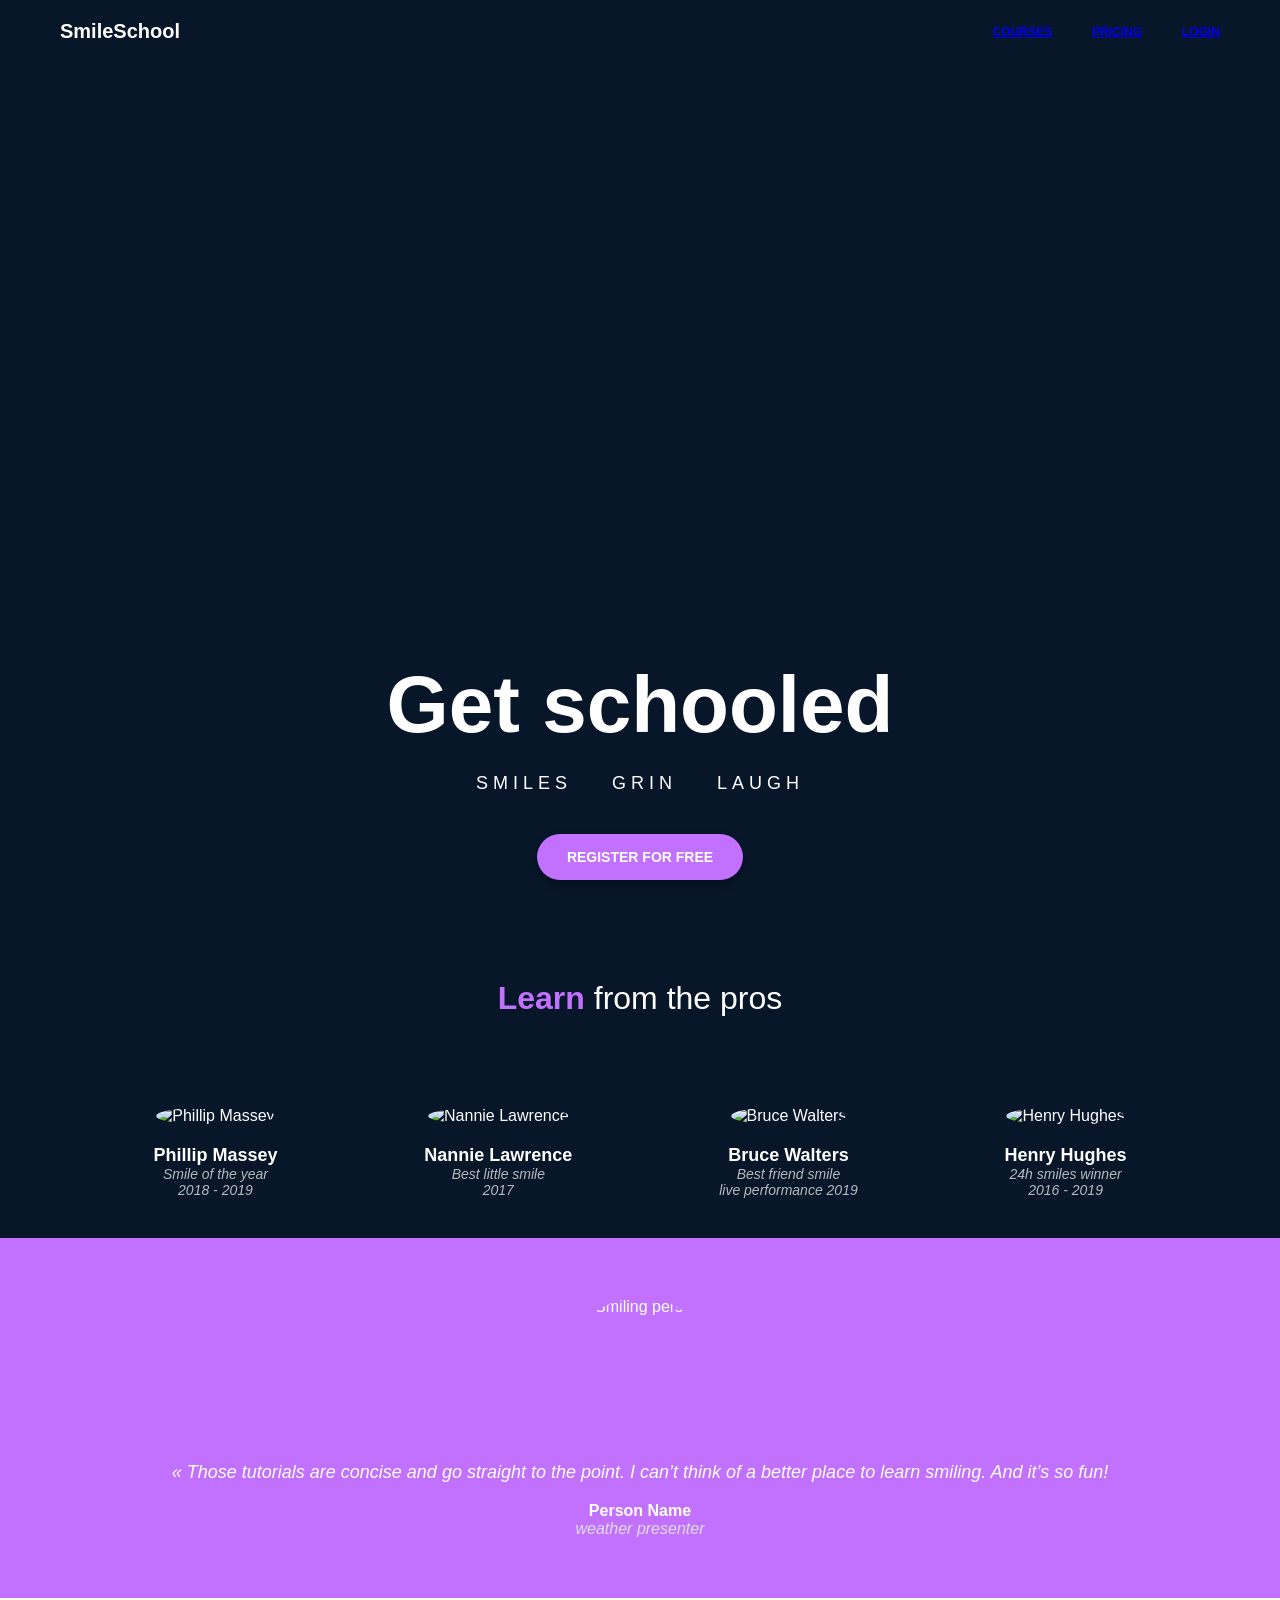
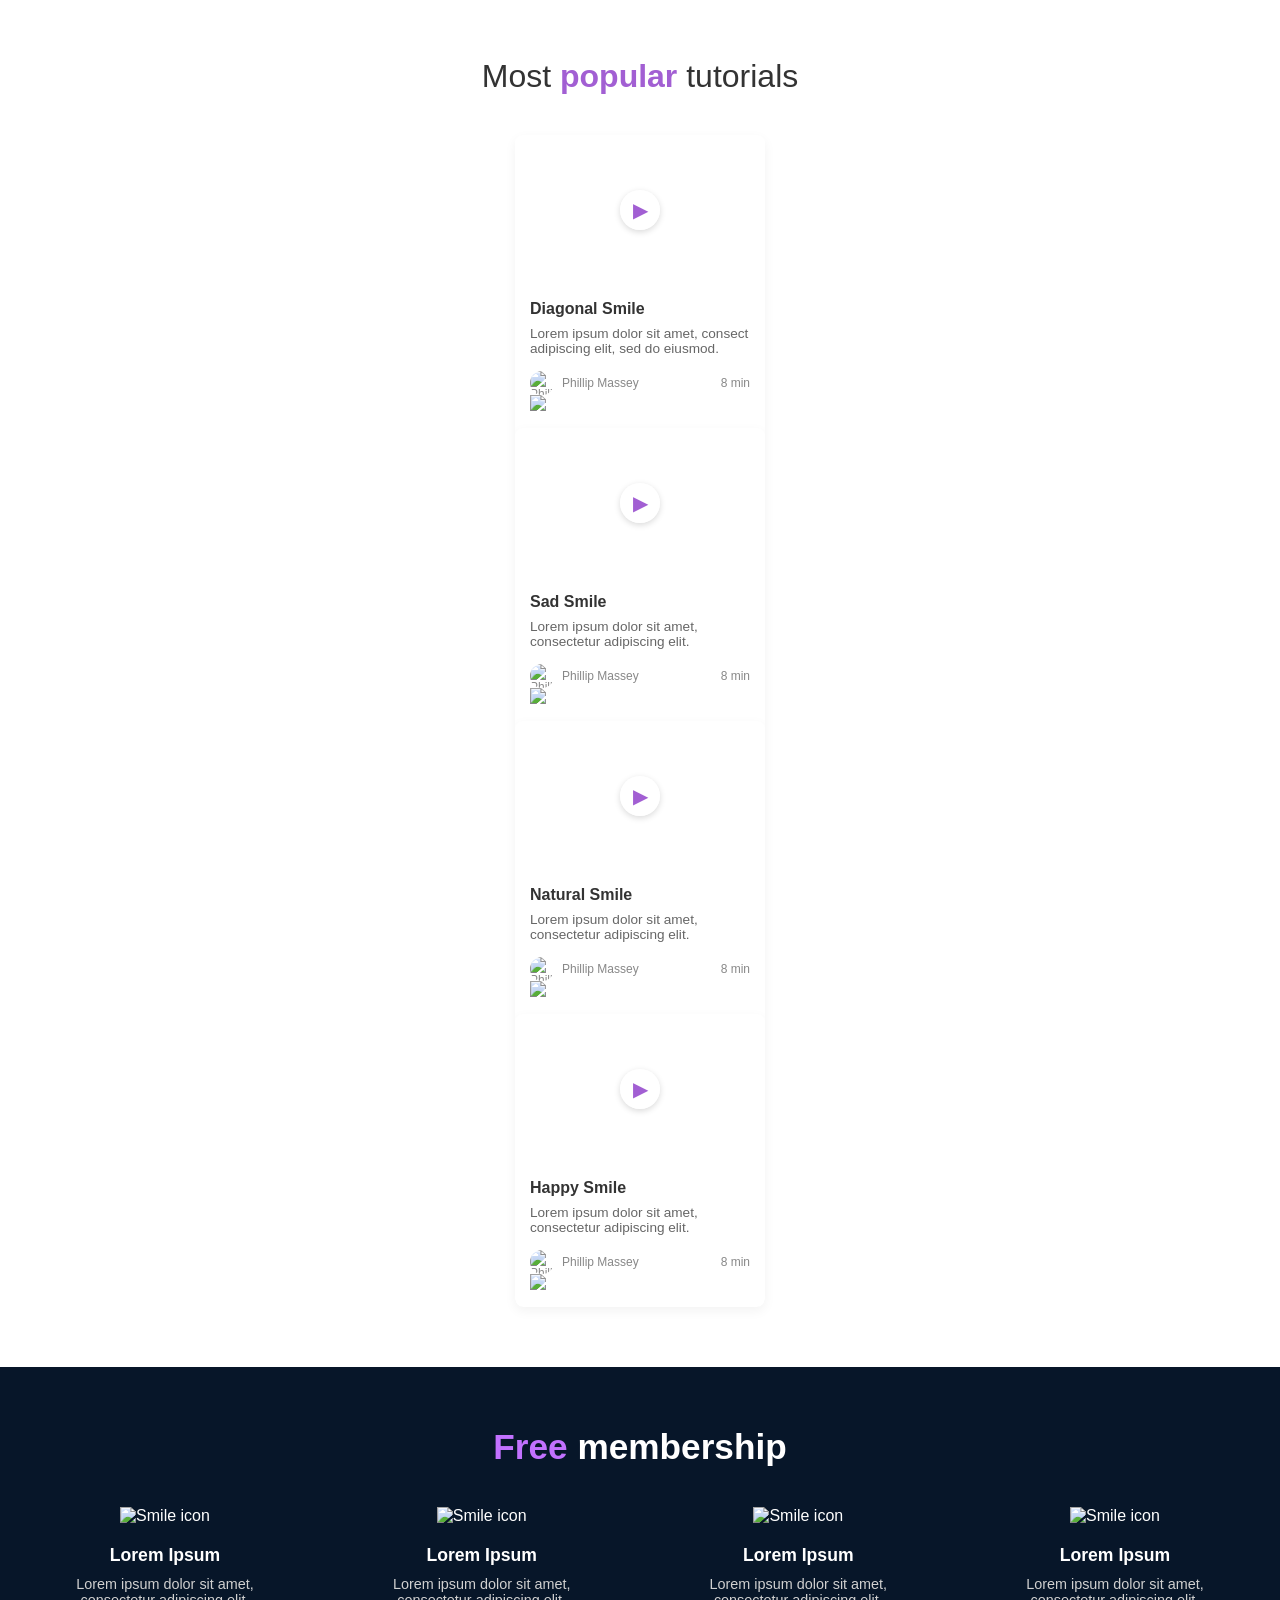
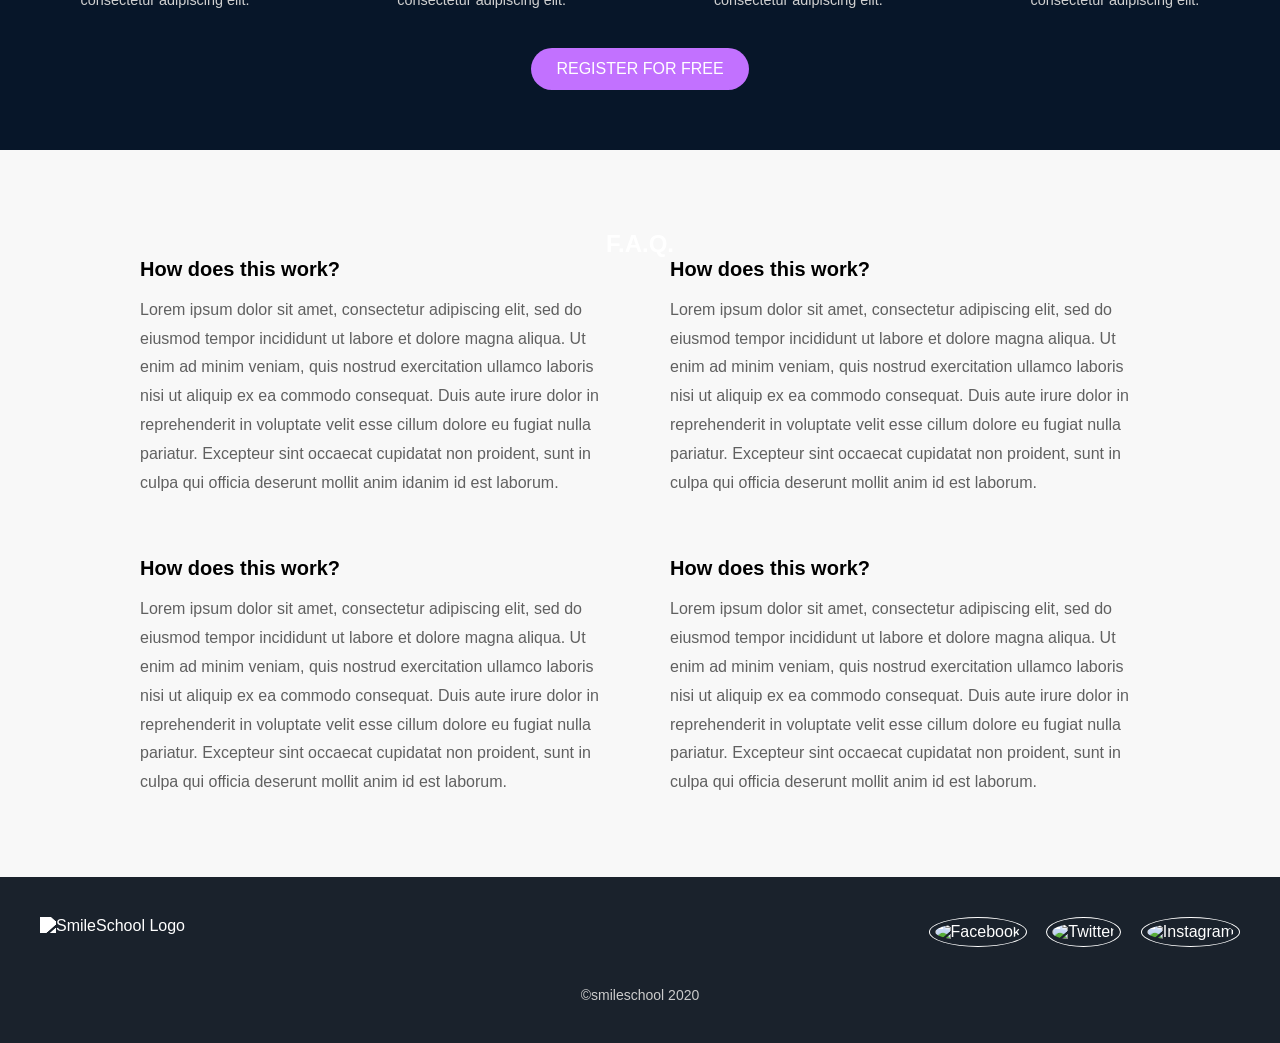
==== commit 02c3509b: "Add FAQ section and updated styles" ====
--- a/css_advanced/index.html
+++ b/css_advanced/index.html
@@ -176,16 +176,14 @@
         </section>
         <!-- FAQ Section -->
         <section class="faq-section">
-            <h2>F.A.Q</h2>
-            <div class="faq-grid">
+            <h2>F.A.Q.</h2>
+            <div class="faq-container">
               <div class="faq-item">
                  <h3>How does this work?</h3>
                  <p>Lorem ipsum dolor sit amet, consectetur adipiscing     elit, sed do eiusmod tempor incididunt ut labore et dolore magna aliqua. Ut enim     ad minim veniam, quis nostrud exercitation ullamco laboris nisi ut aliquip ex ea commodo consequat. Duis aute irure dolor in reprehenderit in voluptate velit esse cillum dolore eu fugiat nulla pariatur. Excepteur sint occaecat cupidatat non proident, sunt in culpa qui officia deserunt mollit anim idanim id est laborum.</p>
-
                    </div>
                    <div class="faq-item"> 
                       <h3>How does this work?</h3>
-
                       <p>Lorem ipsum dolor sit amet, consectetur adipiscing elit, sed do eiusmod tempor incididunt ut labore et dolore magna aliqua. Ut enim      ad minim veniam, quis nostrud exercitation ullamco laboris nisi ut aliquip ex ea commodo consequat. Duis aute irure dolor in reprehenderit in voluptate velit esse cillum dolore eu fugiat nulla pariatur. Excepteur sint occaecat cupidatat non proident, sunt in culpa qui officia deserunt mollit anim id est laborum.</p>
 
                       </div>
--- a/css_advanced/styles.css
+++ b/css_advanced/styles.css
@@ -336,38 +336,44 @@
   background-color: #a857db;
 }
 
+/* FAQ Section Styling */
 .faq-section {
-  background-color: #ffffff;
-  padding: 100px 20px;
-  text-align: center;
-}
-
-.faq-section h2 {
-  font-size: 36px;
-  font-weight: 400;
-  margin-bottom: 60px;
-  letter-spacing: 2px;
-}
-
-.faq-items {
-  display: grid;
-  grid-template-columns: repeat(2, 1fr);
-  gap: 60px 100px;
-  max-width: 1100px;
-  margin: 0 auto;
-  text-align: left;
+    padding: 80px 20px; /* Adjust padding for top/bottom and sides */
+    background-color: #f8f8f8; /* A very light grey background, almost white */
+    text-align: center; /* To center the main title */
+}
+
+.faq-section .section-title {
+    font-size: 48px; /* Adjust font size for the main "F.A.Q." title */
+    font-weight: 300; /* dark font weight */
+    color: #000000; /* Black color for the title */
+    margin-bottom: 60px; /* Space below the main title */
+}
+
+.faq-container {
+    display: grid;
+    grid-template-columns: repeat(2, 1fr); /* Two columns, equal width */
+    gap: 60px; /* Space between the FAQ items horizontally and vertically */
+    max-width: 1000px; /* Limit the width of the FAQ content */
+    margin: 0 auto; /* Center the container */
+    text-align: left; /* Align text within FAQ items to the left */
+}
+
+.faq-item {
+    /* No specific border or background for individual items based on the image, just spacing */
 }
 
 .faq-item h3 {
-  font-weight: 600;
-  font-size: 16px;
-  margin-bottom: 10px;
+    font-size: 20px; /* Adjust font size for "How does this work?" */
+    font-weight: bold; /* Bold font for the question */
+    color: #000000; /* Black color */
+    margin-bottom: 15px; /* Space between question and answer */
 }
 
 .faq-item p {
-  color: #6b6b6b;
-  line-height: 1.6;
-  font-size: 14px;
+    font-size: 16px; /* Adjust font size for the answer text */
+    line-height: 1.8; /* Improve readability of the paragraph */
+    color: #606060; /* Darker grey for the text */
 }
 
 /* Footer Styling */
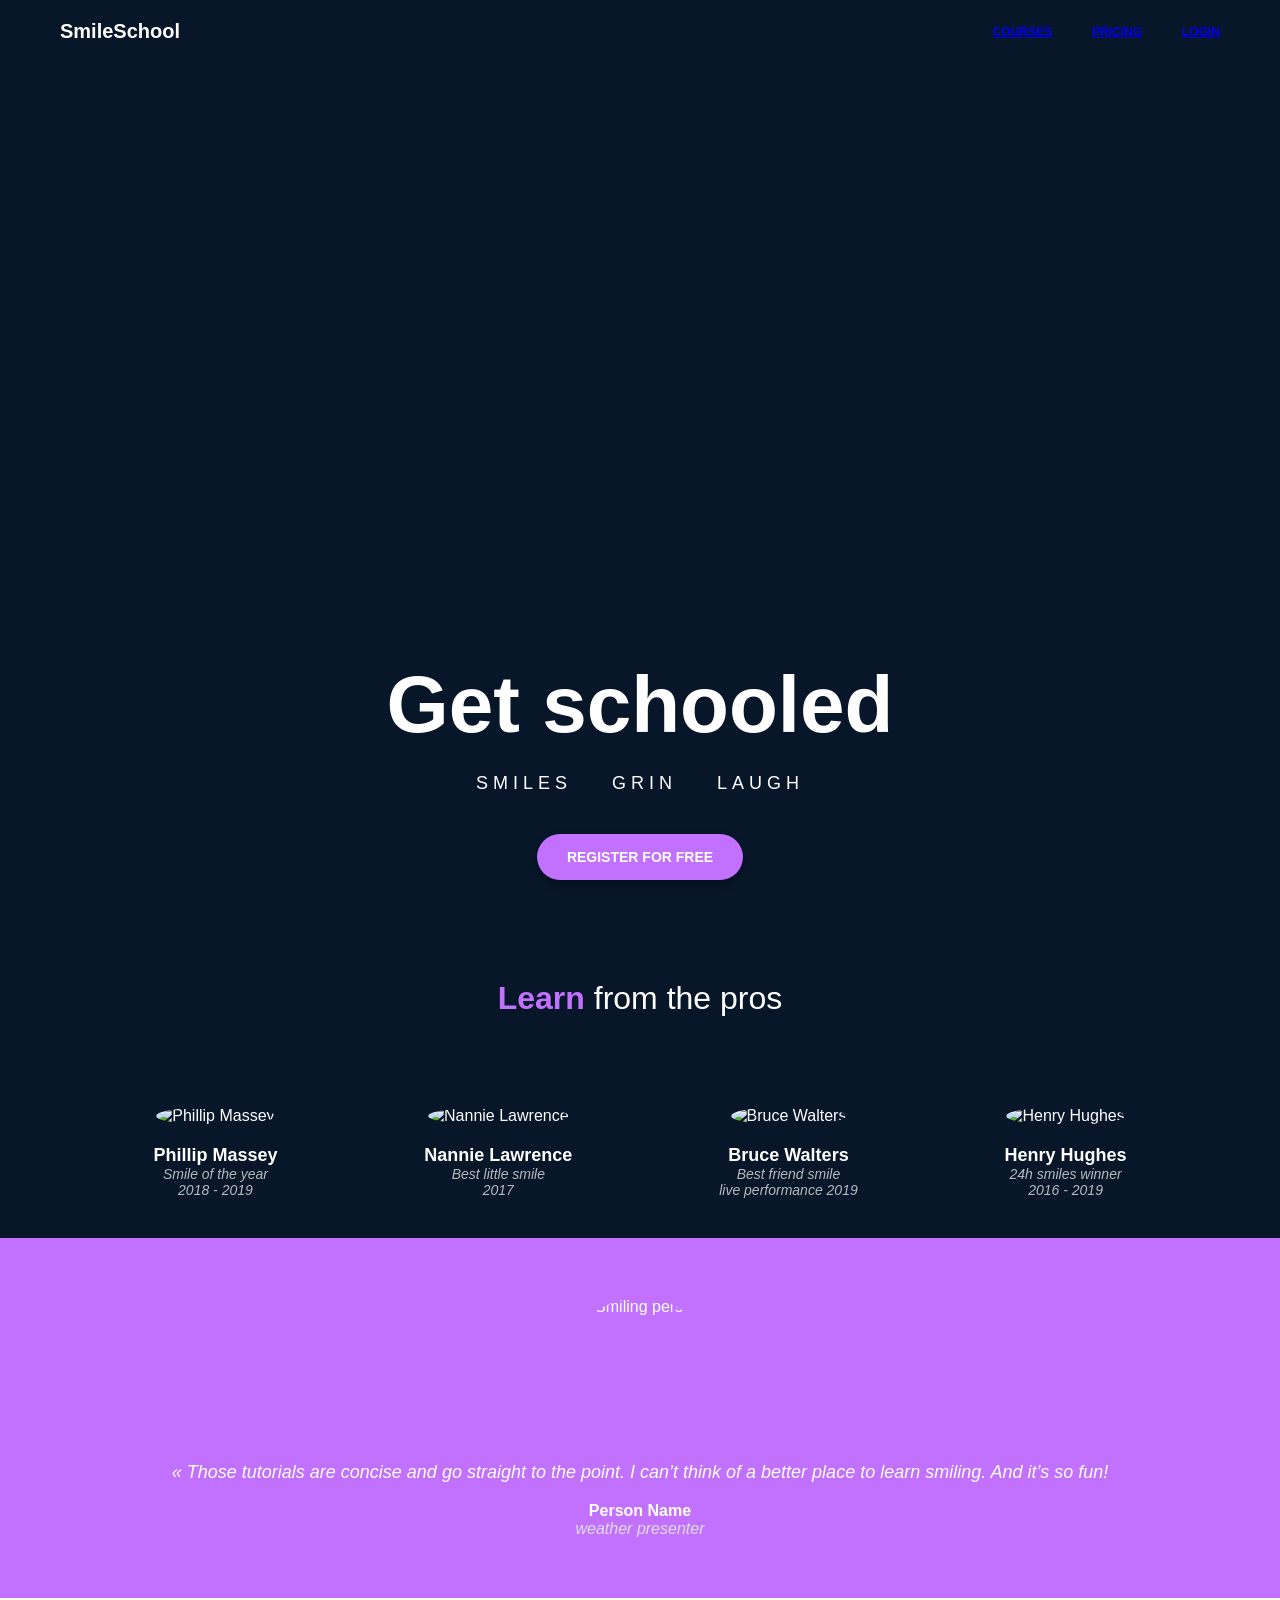
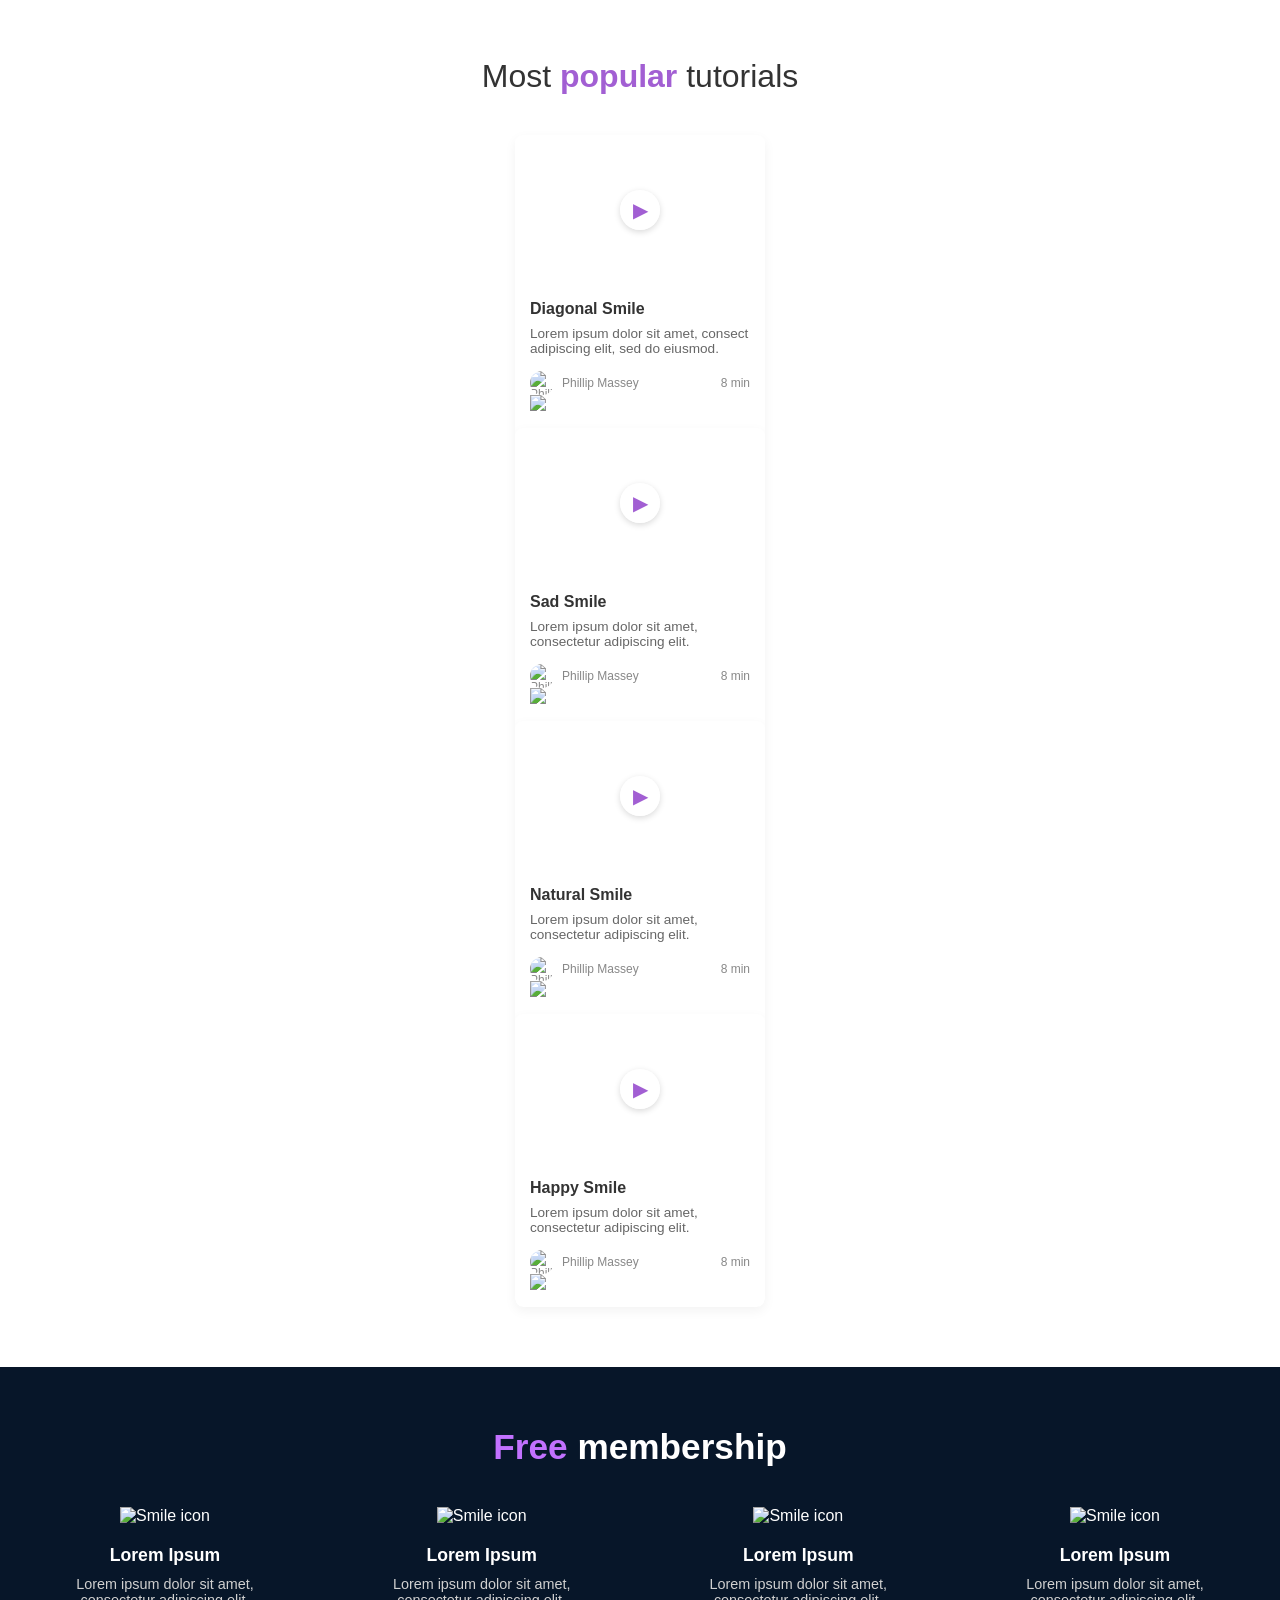
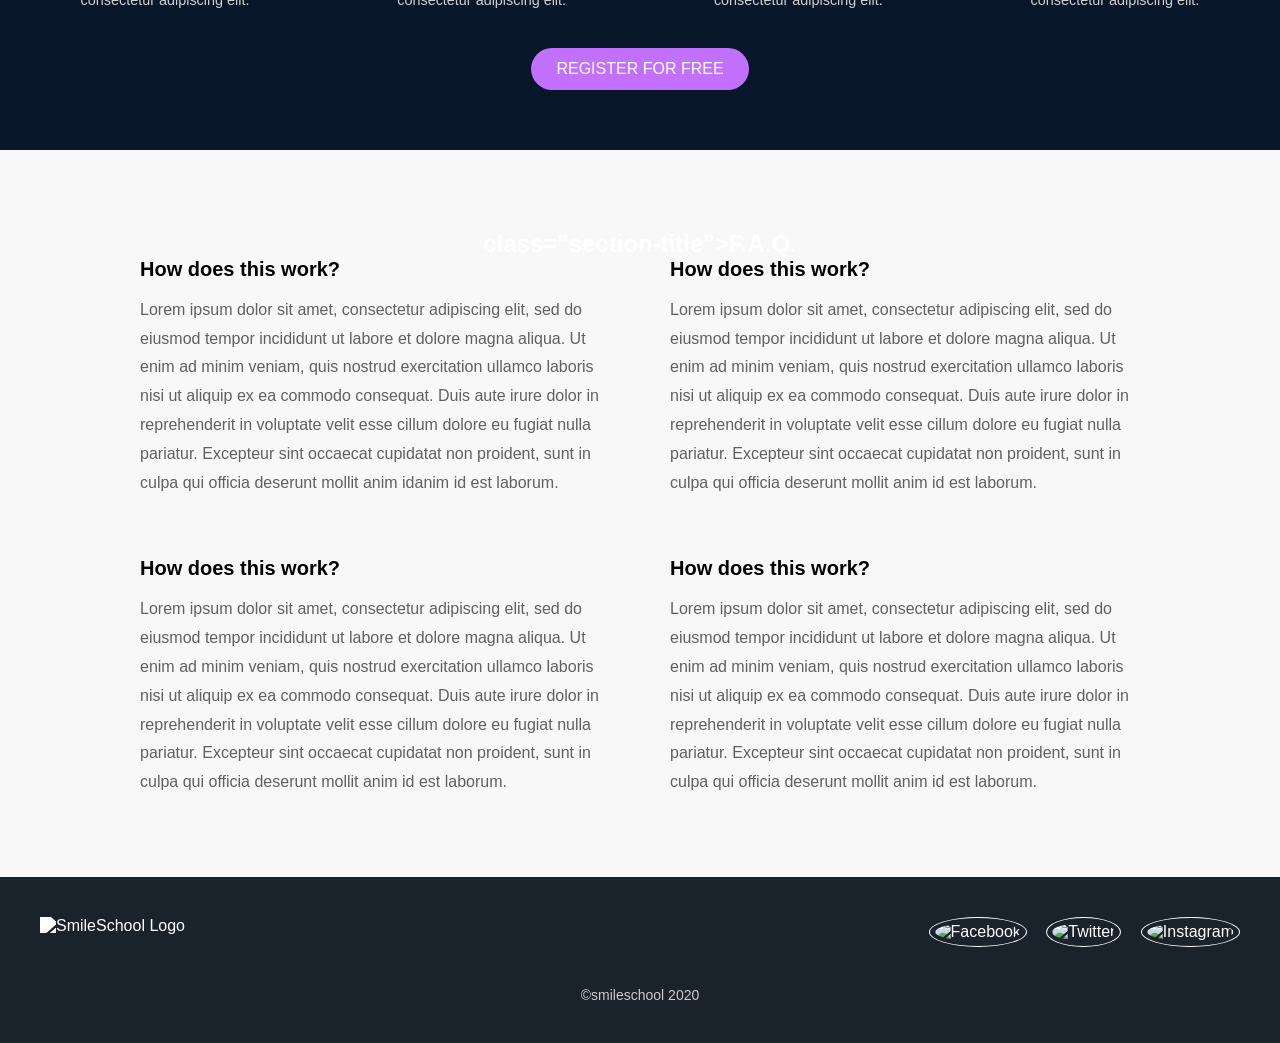
==== commit 95fd207d: "Style and update video list section" ====
--- a/css_advanced/index.html
+++ b/css_advanced/index.html
@@ -176,7 +176,7 @@
         </section>
         <!-- FAQ Section -->
         <section class="faq-section">
-            <h2>F.A.Q.</h2>
+            <h2>class="section-title">F.A.Q.</h2>
             <div class="faq-container">
               <div class="faq-item">
                  <h3>How does this work?</h3>
--- a/css_advanced/styles.css
+++ b/css_advanced/styles.css
@@ -172,9 +172,9 @@
    ============================= */
 
 .popular-tutorials {
-  padding: 60px 20px;
-  background-color: #fff;
-  text-align: center;
+  padding: 60px 20px; /* Adjust padding as needed */
+  background-color: #fff; /* White background */
+  text-align: center; /* To center the section title */
 }
 
 .popular-tutorials h2 {
@@ -189,10 +189,10 @@
 }
 
 .video-list {
-  display: flex;
-  flex-wrap: wrap;
-  justify-content: center;
-  gap: 30px;
+    display: flex;       /* Arranges items in a row */
+    flex-wrap: wrap;     /* Allows items to wrap to the next line if space runs out */
+    justify-content: center; /* Centers the items horizontally within the container */
+    gap: 30px;           /* Provides space between items */
 }
 
 .video-card {
@@ -345,7 +345,7 @@
 
 .faq-section .section-title {
     font-size: 48px; /* Adjust font size for the main "F.A.Q." title */
-    font-weight: 300; /* dark font weight */
+    font-weight: 300; /* Lighter font weight */
     color: #000000; /* Black color for the title */
     margin-bottom: 60px; /* Space below the main title */
 }
